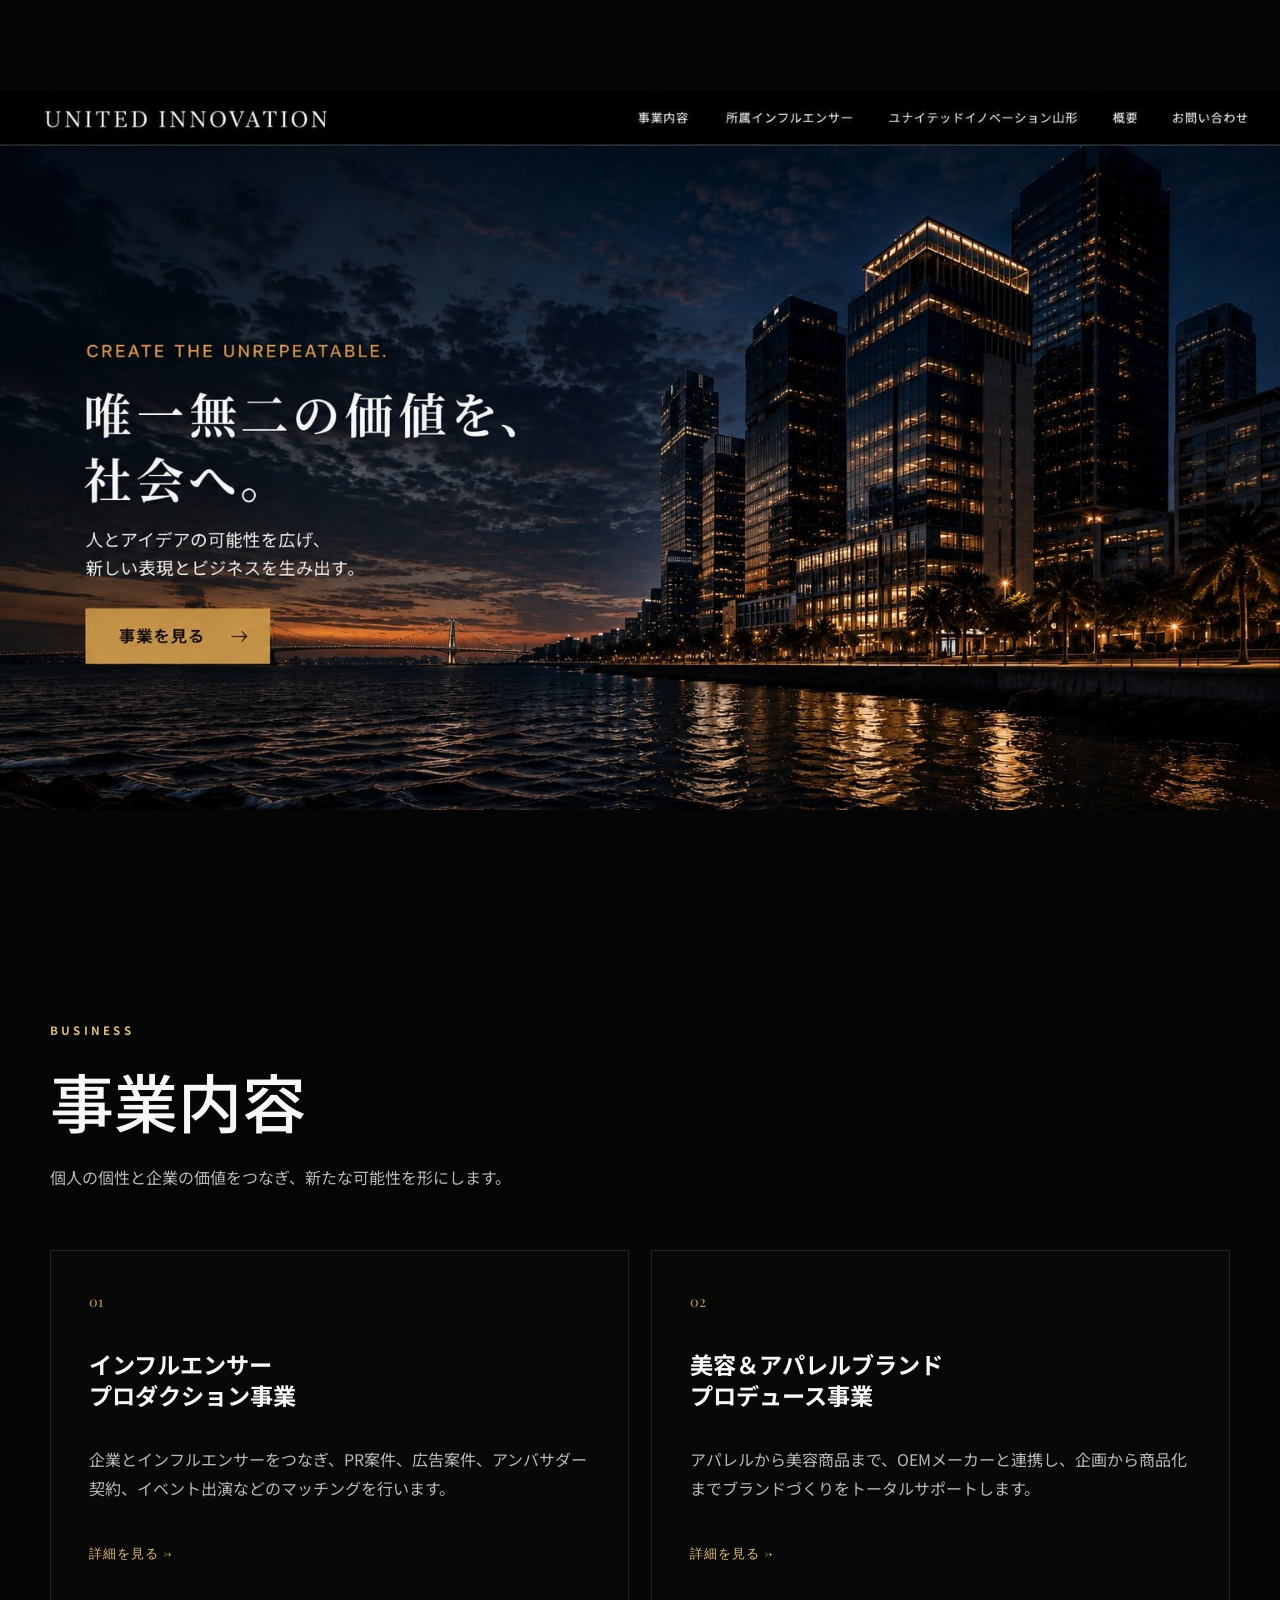
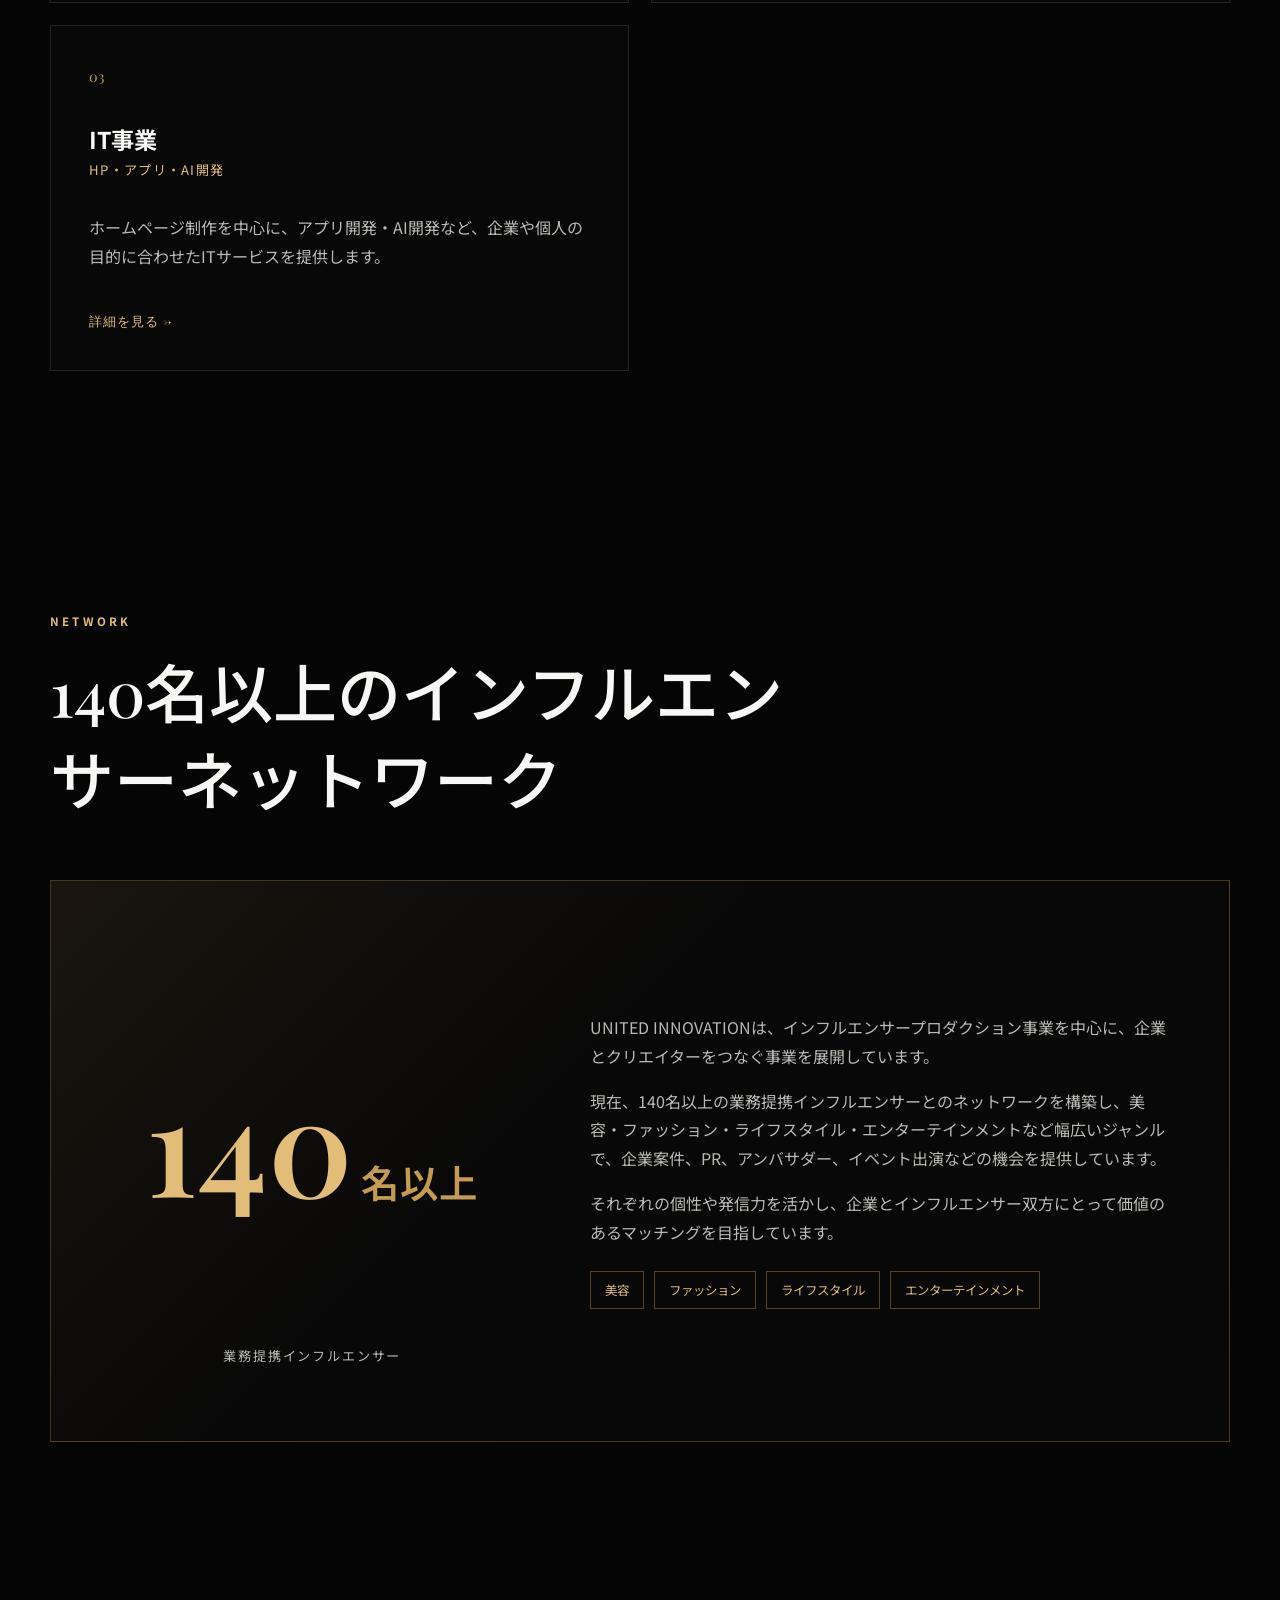
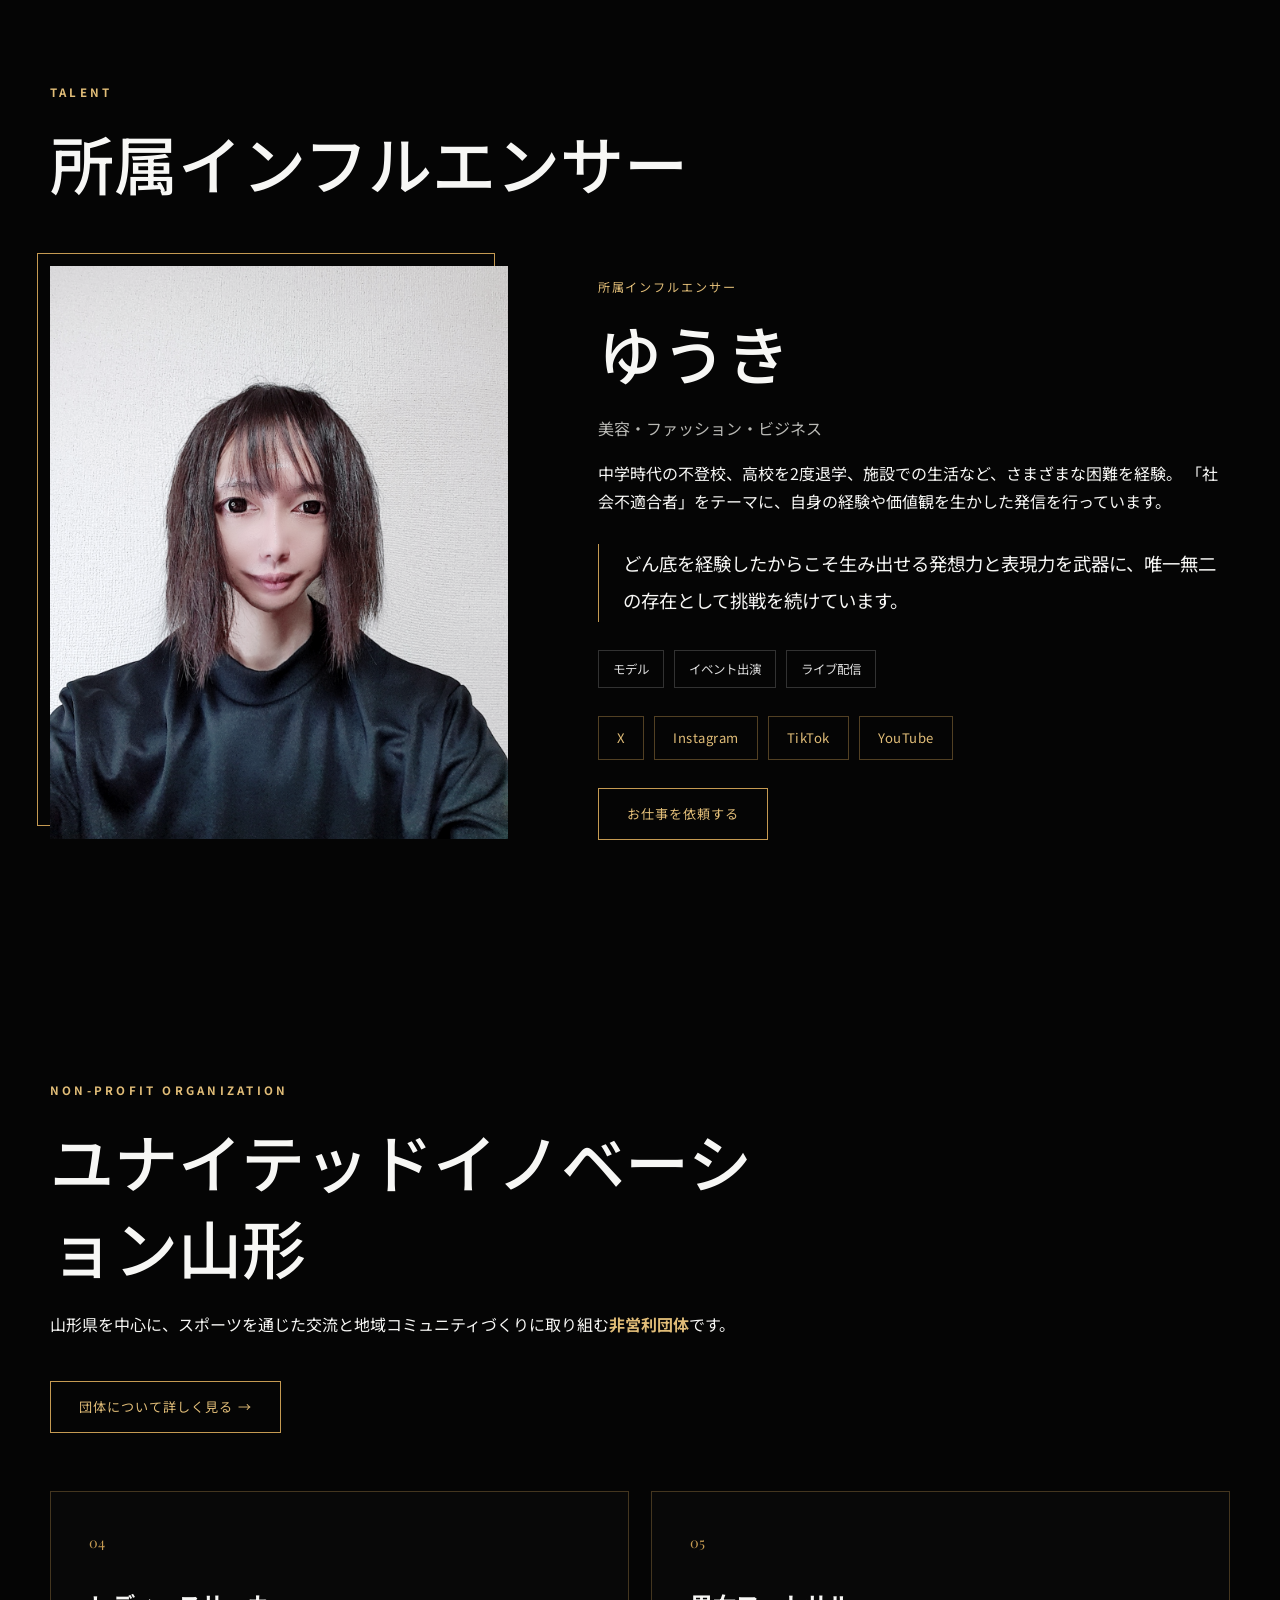
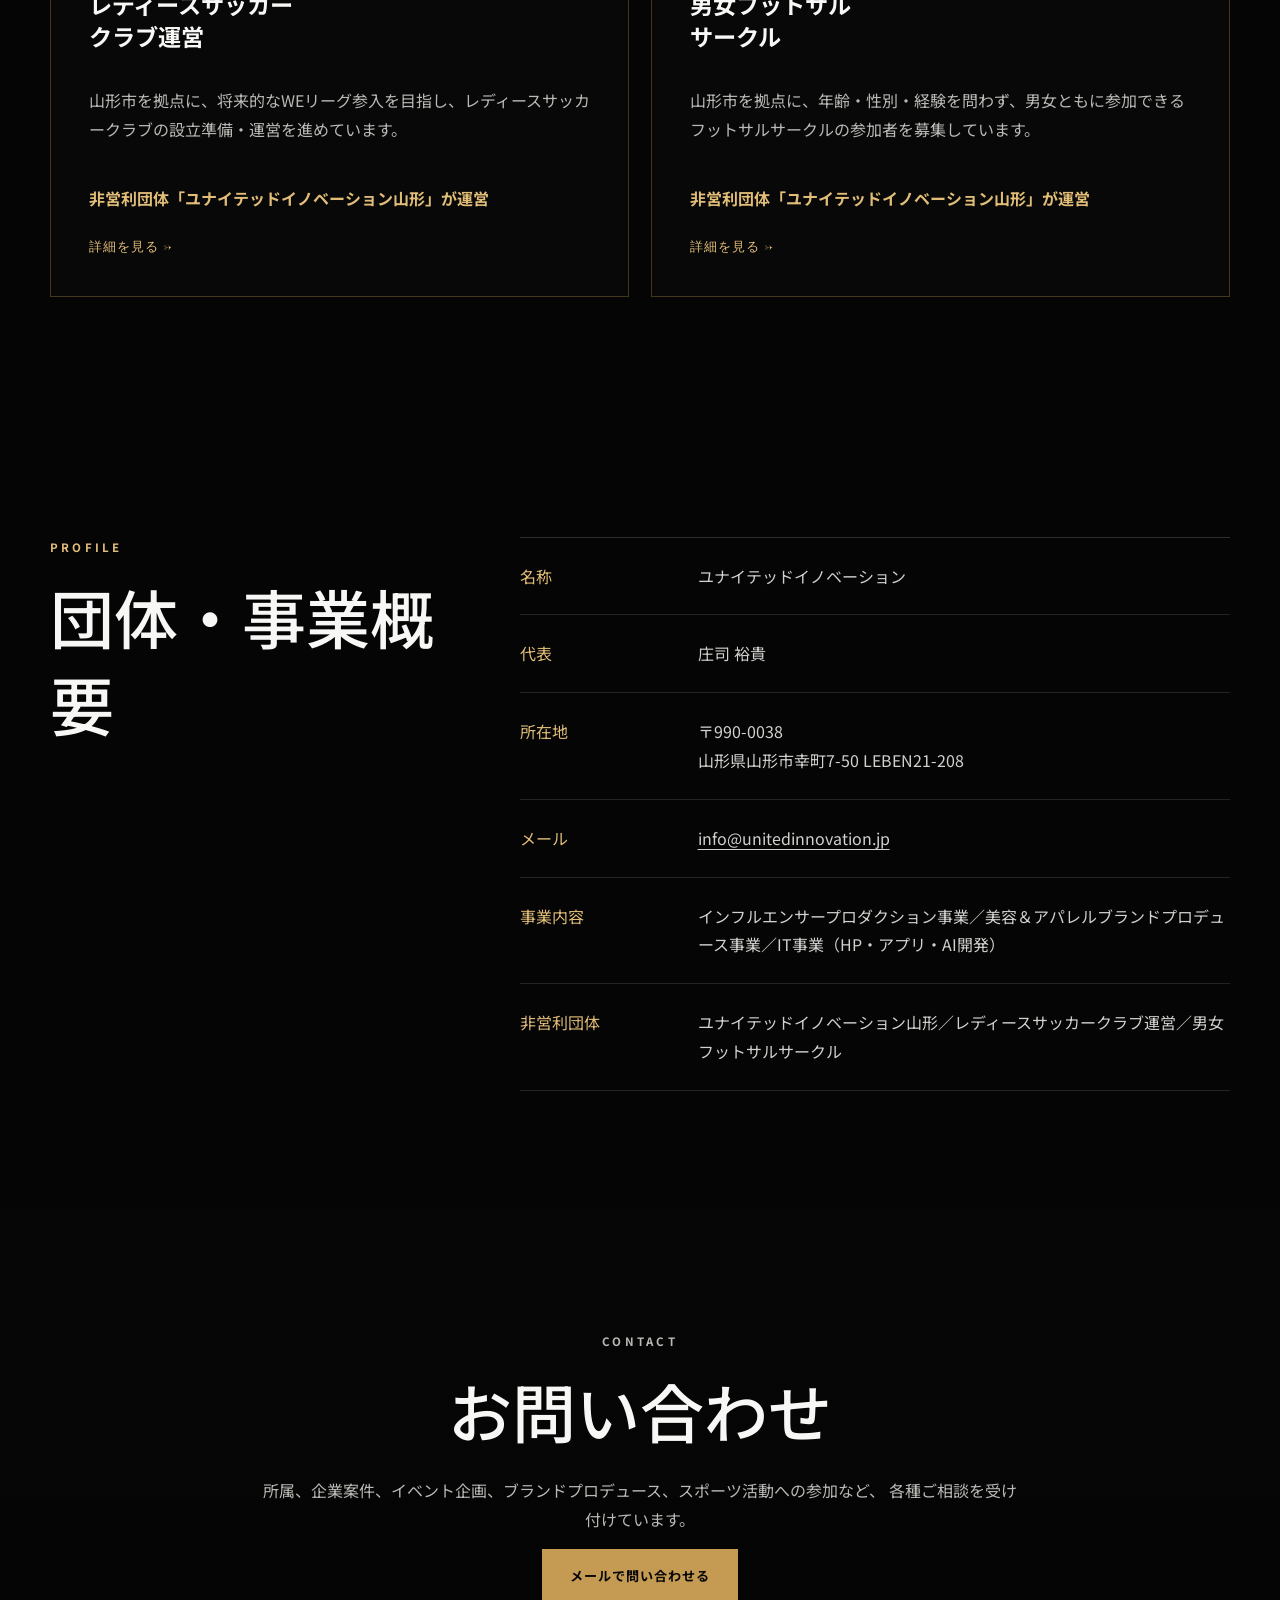
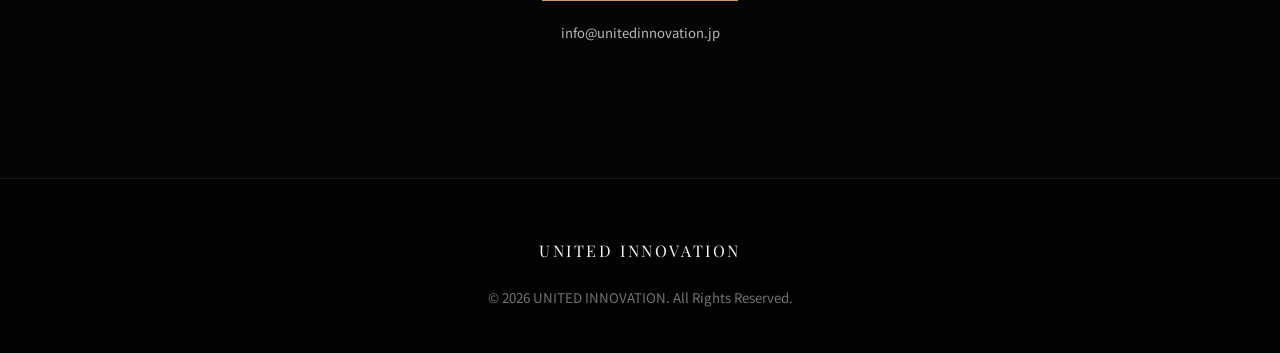
==== index.html @ c4c5c564 "事業表示順を美容＆アパレル→IT事業に入れ替え" ====
<!DOCTYPE html>
<html lang="ja">
<head>
  <meta charset="UTF-8" />
  <meta name="viewport" content="width=device-width, initial-scale=1.0" />
  <meta name="description" content="ユナイテッドイノベーション｜インフルエンサー、イベント、美容・アパレルのプロデュースと、山形でのスポーツ活動を展開しています。" />
  <title>UNITED INNOVATION｜ユナイテッドイノベーション</title>
  <link rel="preconnect" href="https://fonts.googleapis.com">
  <link rel="preconnect" href="https://fonts.gstatic.com" crossorigin>
  <link href="https://fonts.googleapis.com/css2?family=Noto+Sans+JP:wght@400;500;600;700&family=Playfair+Display:wght@500;600&display=swap" rel="stylesheet">
  <link rel="stylesheet" href="style.css" />
</head>
<body>
  <header class="header">
    <a class="logo" href="#home">UNITED INNOVATION</a>
    <button class="menu-button" aria-label="メニューを開く" aria-expanded="false">
      <span></span><span></span><span></span>
    </button>
    <nav class="nav">
      <a href="#business">事業内容</a>
      <a href="#talents">所属インフルエンサー</a>
      <a href="#yamagata">ユナイテッドイノベーション山形</a>
      <a href="#company">概要</a>
      <a href="#contact">お問い合わせ</a>
    </nav>
  </header>

  <main>
    <section id="home" class="hero">
      <div class="hero-media">
        <picture>
          <!-- PC(横長画面)ではヘッダー・コピー内蔵の横長画像を使用 -->
          <source media="(min-width: 901px)" srcset="assets/hero-city-wide.jpeg" />
          <!-- スマートフォン・タブレットでは従来の縦長画像を使用 -->
          <img
            class="hero-image"
            src="assets/hero-city.jpeg"
            alt="UNITED INNOVATION｜唯一無二の価値を、社会へ。人とアイデアの可能性を広げ、新しい表現とビジネスを生み出す。"
          />
        </picture>
        <!-- 画像内の「事業を見る」ボタン位置に重ねる透明リンク。デザインは変えず事業内容へスクロール -->
        <a class="hero-cta" href="#business" aria-label="事業内容セクションへ移動する"></a>
      </div>
    </section>

    <section id="business" class="section patterned">
      <div class="container">
        <div class="section-heading reveal">
          <p class="eyebrow">BUSINESS</p>
          <h2>事業内容</h2>
          <p>個人の個性と企業の価値をつなぎ、新たな可能性を形にします。</p>
        </div>

        <div class="grid business-grid">
          <a class="card reveal" href="influencer-production.html">
            <span>01</span>
            <h3>インフルエンサー<br>プロダクション事業</h3>
            <p>企業とインフルエンサーをつなぎ、PR案件、広告案件、アンバサダー契約、イベント出演などのマッチングを行います。</p>
            <span class="more">詳細を見る →</span>
          </a>
          <a class="card reveal" href="beauty-apparel.html">
            <span>02</span>
            <h3>美容＆アパレルブランド<br>プロデュース事業</h3>
            <p>アパレルから美容商品まで、OEMメーカーと連携し、企画から商品化までブランドづくりをトータルサポートします。</p>
            <span class="more">詳細を見る →</span>
          </a>
          <a class="card reveal" href="it.html">
            <span>03</span>
            <h3>IT事業<br><small class="card-sub">HP・アプリ・AI開発</small></h3>
            <p>ホームページ制作を中心に、アプリ開発・AI開発など、企業や個人の目的に合わせたITサービスを提供します。</p>
            <span class="more">詳細を見る →</span>
          </a>
        </div>
      </div>
    </section>

    <section id="network" class="section black">
      <div class="container">
        <div class="section-heading reveal">
          <p class="eyebrow">NETWORK</p>
          <h2>140名以上のインフルエンサーネットワーク</h2>
        </div>

        <div class="network-panel reveal">
          <div class="network-figure">
            <p class="network-number">140<small>名以上</small></p>
            <p class="network-caption">業務提携インフルエンサー</p>
          </div>
          <div class="network-content">
            <p>UNITED INNOVATIONは、インフルエンサープロダクション事業を中心に、企業とクリエイターをつなぐ事業を展開しています。</p>
            <p>現在、140名以上の業務提携インフルエンサーとのネットワークを構築し、美容・ファッション・ライフスタイル・エンターテインメントなど幅広いジャンルで、企業案件、PR、アンバサダー、イベント出演などの機会を提供しています。</p>
            <p>それぞれの個性や発信力を活かし、企業とインフルエンサー双方にとって価値のあるマッチングを目指しています。</p>
            <div class="network-genres">
              <span>美容</span>
              <span>ファッション</span>
              <span>ライフスタイル</span>
              <span>エンターテインメント</span>
            </div>
          </div>
        </div>
      </div>
    </section>

    <section id="talents" class="section black">
      <div class="container">
        <div class="section-heading reveal">
          <p class="eyebrow">TALENT</p>
          <h2>所属インフルエンサー</h2>
        </div>

        <article class="talent-profile reveal">
          <div class="talent-image-wrap">
            <img src="assets/yuki.jpeg" alt="所属インフルエンサー ゆうき" class="talent-image">
          </div>
          <div class="talent-content">
            <p class="talent-label">所属インフルエンサー</p>
            <h3>ゆうき</h3>
            <p class="talent-field">美容・ファッション・ビジネス</p>
            <p>
              中学時代の不登校、高校を2度退学、施設での生活など、さまざまな困難を経験。
              「社会不適合者」をテーマに、自身の経験や価値観を生かした発信を行っています。
            </p>
            <blockquote>
              どん底を経験したからこそ生み出せる発想力と表現力を武器に、唯一無二の存在として挑戦を続けています。
            </blockquote>
            <div class="tags">
              <span>モデル</span>
              <span>イベント出演</span>
              <span>ライブ配信</span>
            </div>
            <div class="sns-links">
              <a href="https://x.com/shojiyuhki?s=11" target="_blank" rel="noopener noreferrer">X</a>
              <a href="https://www.instagram.com/shojiyuhki?igsh=MWFrYTM2YjFoNWZ5Yg%3D%3D&utm_source=qr" target="_blank" rel="noopener noreferrer">Instagram</a>
              <a href="https://www.tiktok.com/@shojiyuhki?_r=1&_t=ZS-98gNIlYPi7x" target="_blank" rel="noopener noreferrer">TikTok</a>
              <a href="https://youtube.com/@shojiyuhki?si=Nh2J-q_1Fp8hiHmz" target="_blank" rel="noopener noreferrer">YouTube</a>
            </div>
            <a class="button button-outline" href="mailto:info@unitedinnovation.jp?subject=ゆうきへのお仕事のご依頼">お仕事を依頼する</a>
          </div>
        </article>
      </div>
    </section>

    <section id="yamagata" class="section patterned">
      <div class="container">
        <div class="section-heading reveal">
          <p class="eyebrow">NON-PROFIT ORGANIZATION</p>
          <h2>ユナイテッドイノベーション山形</h2>
          <p>山形県を中心に、スポーツを通じた交流と地域コミュニティづくりに取り組む<strong class="inline-accent">非営利団体</strong>です。</p>
          <a class="button button-outline yamagata-hub-link" href="yamagata.html">団体について詳しく見る →</a>
        </div>

        <div class="grid two-column">
          <a class="card reveal accent-card" href="ladies-soccer.html">
            <span>04</span>
            <h3>レディースサッカー<br>クラブ運営</h3>
            <p>山形市を拠点に、将来的なWEリーグ参入を目指し、レディースサッカークラブの設立準備・運営を進めています。</p>
            <strong>非営利団体「ユナイテッドイノベーション山形」が運営</strong>
            <span class="more">詳細を見る →</span>
          </a>
          <a class="card reveal accent-card" href="futsal.html">
            <span>05</span>
            <h3>男女フットサル<br>サークル</h3>
            <p>山形市を拠点に、年齢・性別・経験を問わず、男女ともに参加できるフットサルサークルの参加者を募集しています。</p>
            <strong>非営利団体「ユナイテッドイノベーション山形」が運営</strong>
            <span class="more">詳細を見る →</span>
          </a>
        </div>
      </div>
    </section>

    <section id="company" class="section black">
      <div class="container company-layout">
        <div class="section-heading reveal">
          <p class="eyebrow">PROFILE</p>
          <h2>団体・事業概要</h2>
        </div>
        <dl class="company-table reveal">
          <div><dt>名称</dt><dd>ユナイテッドイノベーション</dd></div>
          <div><dt>代表</dt><dd>庄司 裕貴</dd></div>
          <div><dt>所在地</dt><dd>〒990-0038<br>山形県山形市幸町7-50 LEBEN21-208</dd></div>
          <div><dt>メール</dt><dd><a href="mailto:info@unitedinnovation.jp">info@unitedinnovation.jp</a></dd></div>
          <div><dt>事業内容</dt><dd>インフルエンサープロダクション事業／美容＆アパレルブランドプロデュース事業／IT事業（HP・アプリ・AI開発）</dd></div>
          <div><dt>非営利団体</dt><dd>ユナイテッドイノベーション山形／レディースサッカークラブ運営／男女フットサルサークル</dd></div>
        </dl>
      </div>
    </section>

    <section id="contact" class="section contact patterned">
      <div class="container contact-inner reveal">
        <p class="eyebrow">CONTACT</p>
        <h2>お問い合わせ</h2>
        <p>
          所属、企業案件、イベント企画、ブランドプロデュース、スポーツ活動への参加など、
          各種ご相談を受け付けています。
        </p>
        <a class="button button-primary" href="mailto:info@unitedinnovation.jp?subject=ホームページからのお問い合わせ">メールで問い合わせる</a>
        <p class="contact-email">info@unitedinnovation.jp</p>
      </div>
    </section>
  </main>

  <footer class="footer">
    <p>UNITED INNOVATION</p>
    <small>© <span id="year"></span> UNITED INNOVATION. All Rights Reserved.</small>
  </footer>

  <script src="script.js"></script>
</body>
</html>
---- style.css ----
:root {
  --black: #050505;
  --black-soft: #111;
  --white: #f7f7f5;
  --gray: #b9b9b5;
  --gold: #c59a52;
  --gold-light: #e1bd78;
  --line: rgba(197,154,82,.32);
  --max: 1180px;
}

* { box-sizing: border-box; }
html { scroll-behavior: smooth; }
body {
  margin: 0;
  color: var(--white);
  background: var(--black);
  font-family: "Noto Sans JP", sans-serif;
  line-height: 1.8;
}
a { color: inherit; text-decoration: none; }
img { display: block; max-width: 100%; }

.header {
  position: fixed;
  z-index: 1000;
  top: 0;
  left: 0;
  width: 100%;
  height: 78px;
  padding: 0 5vw;
  display: flex;
  align-items: center;
  justify-content: space-between;
  border-bottom: 1px solid rgba(255,255,255,.08);
  background: rgba(0,0,0,.58);
  backdrop-filter: blur(14px);
}
.logo {
  font-family: "Playfair Display", serif;
  letter-spacing: .12em;
  font-size: 1rem;
}
.nav { display: flex; gap: 2rem; font-size: .82rem; }
.nav a { transition: color .25s; }
.nav a:hover { color: var(--gold-light); }

.menu-button {
  display: none;
  padding: 8px;
  border: 0;
  background: transparent;
}
.menu-button span {
  display: block;
  width: 25px;
  height: 1px;
  margin: 6px 0;
  background: #fff;
}

/* ヒーローはヘッダー・コピー・見出しがすべて埋め込まれた画像そのものを、
   どの画面でも全体が欠けずに表示する。
   モバイル・タブレットの縦長画面では画面幅いっぱいに表示し、
   画像上部のヘッダーデザインが実ヘッダーと重なって単一ヘッダーに見えるようにする */
.hero {
  display: flex;
  justify-content: center;
  align-items: flex-start;
  background: var(--black);
}
/* 画像を基準に透明リンクを重ねるためのラッパー。画像の高さぴったりに収まる */
.hero-media {
  position: relative;
  width: 100%;
}
/* picture はデフォルトで content 幅になるため、画面幅いっぱいに広げる */
.hero picture {
  display: block;
  width: 100%;
}
.hero-image {
  display: block;
  width: 100%;
  height: auto;
  margin: 0 auto;
}
/* 画像内の「事業を見る」ボタン位置に重ねる透明クリック領域(スマホ・タブレット=縦長画像基準) */
.hero-cta {
  position: absolute;
  left: 3.5%;
  top: 60.5%;
  width: 26%;
  height: 7.5%;
  z-index: 2;
  cursor: pointer;
}

/* PC(横長画面)ではヘッダー・コピーが埋め込まれた横長画像を画面幅いっぱいに表示する。
   引き伸ばし・見切れ・左右の余白が出ないよう width:100% / height:auto で自然に表示 */
@media (min-width: 901px) {
  .hero {
    min-height: 100vh;
    align-items: center;
    padding-top: 0;
  }
  .hero-image {
    width: 100%;
    max-width: 100%;
    height: auto;
  }
  /* PCは横長画像基準でボタン位置を上書き */
  .hero-cta {
    left: 6.5%;
    top: 71%;
    width: 15%;
    height: 9%;
  }
  /* 画像内にヘッダー(ロゴ・メニュー)が含まれるため、最上部では実ヘッダーを隠して
     二重表示を防ぐ。スクロールするとナビゲーション用の実ヘッダーが現れる */
  .header {
    transition: transform .35s ease, background .35s ease;
  }
  .header:not(.scrolled) {
    transform: translateY(-100%);
    pointer-events: none;
  }
}
.eyebrow {
  margin: 0 0 18px;
  color: var(--gold-light);
  font-size: .72rem;
  font-weight: 700;
  letter-spacing: .28em;
}
h1, h2, h3 { margin-top: 0; line-height: 1.35; }
h1 {
  margin-bottom: 26px;
  font-family: "Playfair Display", "Noto Sans JP", serif;
  font-size: clamp(2.8rem, 7vw, 6.7rem);
  font-weight: 500;
  letter-spacing: .02em;
}

.section { padding: 120px 0; }
/* 「事業を見る」からのアンカー移動時、見出しが固定ヘッダー(78px)に隠れないよう余白を確保 */
#business { scroll-margin-top: 90px; }
.black { background: var(--black); }
.patterned {
  background:
    linear-gradient(rgba(5,5,5,.88), rgba(5,5,5,.92)),
    center / cover fixed url("assets/background.jpeg");
}
.container {
  width: min(var(--max), calc(100% - 48px));
  margin: 0 auto;
}
.section-heading { max-width: 760px; margin-bottom: 58px; }
.section-heading h2, .contact h2 {
  margin-bottom: 18px;
  font-family: "Playfair Display", "Noto Sans JP", serif;
  font-size: clamp(2rem, 5vw, 4rem);
  font-weight: 500;
}
.section-heading > p:last-child { color: var(--gray); }

.grid { display: grid; gap: 22px; }
.business-grid { grid-template-columns: repeat(2, 1fr); }
.two-column { grid-template-columns: repeat(2, 1fr); }
.card {
  min-height: 290px;
  padding: 38px;
  border: 1px solid rgba(255,255,255,.11);
  background: rgba(10,10,10,.74);
  transition: transform .3s, border-color .3s;
}
.card:hover { transform: translateY(-6px); border-color: var(--line); }
.card > span {
  color: var(--gold);
  font-family: "Playfair Display", serif;
  font-size: .9rem;
}
.card h3 { margin: 34px 0 18px; font-size: 1.45rem; }
.card p { color: var(--gray); }
.accent-card { border-color: var(--line); }
.small-gold { color: var(--gold-light) !important; font-size: .78rem; letter-spacing: .12em; }
.accent-card strong { display: block; margin-top: 24px; color: var(--gold-light); }

.talent-profile {
  display: grid;
  grid-template-columns: .84fr 1.16fr;
  gap: clamp(36px, 7vw, 90px);
  align-items: center;
}
.talent-image-wrap { position: relative; }
.talent-image-wrap::before {
  content: "";
  position: absolute;
  inset: -13px 13px 13px -13px;
  border: 1px solid var(--gold);
  z-index: 0;
}
.talent-image {
  position: relative;
  z-index: 1;
  aspect-ratio: 4 / 5;
  width: 100%;
  object-fit: cover;
  filter: saturate(.72) contrast(1.03);
}
.talent-label { color: var(--gold-light); font-size: .76rem; letter-spacing: .16em; }
.talent-content h3 {
  margin-bottom: 2px;
  font-family: "Playfair Display", "Noto Sans JP", serif;
  font-size: clamp(2.7rem, 5vw, 5rem);
  font-weight: 500;
}
.talent-field { color: var(--gray); }
blockquote {
  margin: 28px 0;
  padding: 2px 0 2px 24px;
  border-left: 1px solid var(--gold);
  font-family: "Playfair Display", "Noto Sans JP", serif;
  font-size: 1.15rem;
  line-height: 2;
}
.tags { display: flex; flex-wrap: wrap; gap: 10px; margin: 28px 0; }
.tags span {
  padding: 7px 14px;
  border: 1px solid rgba(255,255,255,.18);
  color: #ddd;
  font-size: .78rem;
}
.sns-links { display: flex; flex-wrap: wrap; gap: 10px; margin-bottom: 28px; }
.sns-links a {
  display: inline-flex;
  align-items: center;
  min-height: 44px;
  padding: 8px 18px;
  border: 1px solid rgba(197,154,82,.4);
  color: var(--gold-light);
  font-size: .82rem;
  letter-spacing: .04em;
  transition: background .25s ease, color .25s ease;
}
.sns-links a:hover { background: var(--gold); color: #080808; }

/* 業務提携インフルエンサーネットワーク */
.network-panel {
  display: grid;
  grid-template-columns: .82fr 1.18fr;
  gap: clamp(36px, 6vw, 76px);
  align-items: center;
  padding: clamp(38px, 5vw, 60px);
  border: 1px solid var(--line);
  background:
    linear-gradient(135deg, rgba(197,154,82,.1), rgba(10,10,10,.2) 42%),
    rgba(8,8,8,.82);
}
.network-figure { text-align: center; }
.network-number {
  font-family: "Playfair Display", "Noto Sans JP", serif;
  font-weight: 600;
  line-height: 1;
  font-size: clamp(4.4rem, 13vw, 8.4rem);
  color: var(--gold-light);
  letter-spacing: .01em;
}
.network-number small {
  display: inline-block;
  margin-left: 6px;
  font-size: clamp(1.4rem, 4vw, 2.4rem);
  color: var(--gold);
}
.network-figure .network-caption {
  margin-top: 10px;
  color: var(--gray);
  font-size: .82rem;
  letter-spacing: .14em;
}
.network-content h3 {
  margin-bottom: 22px;
  font-family: "Playfair Display", "Noto Sans JP", serif;
  font-size: clamp(1.5rem, 3.4vw, 2.15rem);
  font-weight: 500;
  line-height: 1.5;
}
.network-content p { color: var(--gray); margin: 0 0 16px; }
.network-content p:last-child { margin-bottom: 0; }
.network-genres { display: flex; flex-wrap: wrap; gap: 10px; margin-top: 24px; }
.network-genres span {
  padding: 7px 14px;
  border: 1px solid rgba(197,154,82,.4);
  color: var(--gold-light);
  font-size: .78rem;
}

.company-layout {
  display: grid;
  grid-template-columns: .72fr 1.28fr;
  gap: 70px;
}
.company-table { margin: 0; border-top: 1px solid rgba(255,255,255,.16); }
.company-table div {
  display: grid;
  grid-template-columns: 150px 1fr;
  gap: 28px;
  padding: 24px 0;
  border-bottom: 1px solid rgba(255,255,255,.12);
}
.company-table dt { color: var(--gold-light); }
.company-table dd { margin: 0; color: #d1d1ce; }
.company-table a { text-decoration: underline; text-underline-offset: 4px; }

.contact { text-align: center; }
.contact-inner { max-width: 760px; }
.contact h2 { margin-bottom: 20px; }
.contact p { color: var(--gray); }
.contact-email { margin-top: 20px; font-size: .82rem; }

.button {
  display: inline-flex;
  justify-content: center;
  align-items: center;
  min-height: 52px;
  padding: 0 28px;
  font-size: .82rem;
  letter-spacing: .08em;
  transition: all .25s;
}
.button-primary { background: var(--gold); color: #080808; font-weight: 700; }
.button-primary:hover { background: var(--gold-light); transform: translateY(-2px); }
.button-outline { border: 1px solid var(--gold); color: var(--gold-light); }
.button-outline:hover { background: var(--gold); color: #080808; }

.footer {
  padding: 42px 24px;
  text-align: center;
  border-top: 1px solid rgba(255,255,255,.08);
  background: #020202;
}
.footer p { font-family: "Playfair Display", serif; letter-spacing: .16em; }
.footer small { color: #717171; }

.reveal {
  opacity: 0;
  transform: translateY(26px);
  transition: opacity .8s ease, transform .8s ease;
}
.reveal.visible {
  opacity: 1;
  transform: translateY(0);
}

@media (max-width: 840px) {
  .header { height: 68px; }
  .menu-button { display: block; }
  .nav {
    position: fixed;
    inset: 68px 0 auto 0;
    display: none;
    flex-direction: column;
    padding: 26px 24px 34px;
    background: rgba(0,0,0,.97);
    border-bottom: 1px solid rgba(255,255,255,.12);
  }
  .nav.open { display: flex; }
  .business-grid, .two-column, .talent-profile, .company-layout, .network-panel { grid-template-columns: 1fr; }
  .network-panel { text-align: center; }
  .network-content { text-align: left; }
  .network-genres { justify-content: flex-start; }
  .talent-profile { gap: 46px; }
  .talent-image-wrap { max-width: 520px; }
  .company-layout { gap: 20px; }
  .section { padding: 88px 0; }
  /* iOS Safari では background-attachment:fixed が背景を拡大・ズレさせるため、モバイルではスクロール追従に切り替える */
  .patterned { background-attachment: scroll; }
}
@media (max-width: 560px) {
  .container { width: min(100% - 30px, var(--max)); }
  .hero-content { padding-left: 20px; padding-right: 20px; }
  .card { min-height: auto; padding: 28px 24px; }
  .company-table div { grid-template-columns: 1fr; gap: 7px; }
  .company-table dd { word-break: break-word; }
  blockquote { font-size: 1rem; }
}

/* ============================================================
   事業カードのリンク化・共通アクセント（メインページ）
   ============================================================ */
a.card { display: flex; flex-direction: column; }
.card .more {
  margin-top: auto;
  padding-top: 22px;
  color: var(--gold-light);
  font-size: .8rem;
  letter-spacing: .08em;
}
a.card:hover .more { color: var(--gold); }
.card-sub {
  display: block;
  margin-top: 6px;
  font-size: .82rem;
  letter-spacing: .1em;
  color: var(--gold-light);
  font-weight: 400;
}
.inline-accent { color: var(--gold-light); font-weight: 700; }
.yamagata-hub-link { margin-top: 26px; }

/* ============================================================
   詳細ページ（枝分かれページ）共通スタイル
   ============================================================ */
/* 詳細ページではヒーロー画像がないため、ヘッダーを常時表示にする */
@media (min-width: 901px) {
  body.subpage .header,
  body.subpage .header:not(.scrolled) {
    transform: none;
    pointer-events: auto;
  }
}
.page-hero {
  padding: clamp(118px, 17vw, 168px) 0 clamp(48px, 7vw, 78px);
  background:
    linear-gradient(rgba(5,5,5,.84), rgba(5,5,5,.92)),
    center / cover url("assets/background.jpeg");
  border-bottom: 1px solid var(--line);
}
.breadcrumb { margin-bottom: 24px; font-size: .74rem; letter-spacing: .08em; color: var(--gray); }
.breadcrumb a { color: var(--gold-light); }
.breadcrumb a:hover { text-decoration: underline; text-underline-offset: 3px; }
.page-hero h1 {
  margin-bottom: 18px;
  font-family: "Playfair Display", "Noto Sans JP", serif;
  font-size: clamp(1.9rem, 5.2vw, 3.6rem);
  font-weight: 500;
  line-height: 1.3;
}
.page-hero .page-lead { color: var(--gray); max-width: 720px; margin: 0; }

.prose { max-width: 860px; }
.prose > p { color: var(--gray); margin: 0 0 18px; }
.lead-text { font-size: 1.08rem; color: var(--white); }

.subsection { margin-top: 60px; }
.subsection:first-child { margin-top: 0; }
.sub-eyebrow {
  margin: 0 0 12px;
  color: var(--gold-light);
  font-size: .7rem;
  font-weight: 700;
  letter-spacing: .24em;
}
.subsection > h3 {
  margin: 0 0 16px;
  font-family: "Playfair Display", "Noto Sans JP", serif;
  font-size: clamp(1.35rem, 3.4vw, 2rem);
  font-weight: 500;
  line-height: 1.45;
}
.subsection > p { color: var(--gray); margin: 0 0 16px; }

/* 料金プランカード */
.plan-grid { display: grid; grid-template-columns: repeat(3, 1fr); gap: 20px; margin-top: 28px; }
.plan-grid.cols-2 { grid-template-columns: repeat(2, 1fr); }
.plan-card {
  display: flex;
  flex-direction: column;
  padding: 32px 28px;
  border: 1px solid rgba(255,255,255,.12);
  background: rgba(10,10,10,.72);
}
.plan-card.featured { border-color: var(--line); background: linear-gradient(135deg, rgba(197,154,82,.1), rgba(10,10,10,.3) 46%), rgba(8,8,8,.82); }
.plan-card .plan-name { color: var(--gold-light); font-size: .74rem; letter-spacing: .16em; margin: 0 0 8px; }
.plan-card h4 { margin: 0 0 10px; font-size: 1.2rem; }
.plan-card .price {
  margin: 0 0 20px;
  font-family: "Playfair Display", "Noto Sans JP", serif;
  color: var(--gold-light);
  font-size: 1.7rem;
  line-height: 1.3;
}
.plan-card .price small { font-size: .82rem; color: var(--gray); }
.plan-card ul { list-style: none; margin: 0; padding: 0; }
.plan-card li { color: var(--gray); font-size: .85rem; padding: 8px 0; border-bottom: 1px solid rgba(255,255,255,.08); }
.plan-card li:last-child { border-bottom: 0; }

/* フロー（手順）ステップ */
.flow-steps { display: grid; gap: 16px; margin-top: 28px; }
.flow-step {
  display: grid;
  grid-template-columns: auto 1fr;
  gap: 22px;
  padding: 24px 26px;
  border: 1px solid rgba(255,255,255,.1);
  background: rgba(10,10,10,.55);
  align-items: start;
}
.flow-step .num { font-family: "Playfair Display", serif; color: var(--gold); font-size: 1.15rem; letter-spacing: .06em; }
.flow-step h4 { margin: 0 0 6px; font-size: 1.05rem; }
.flow-step p { margin: 0; color: var(--gray); font-size: .9rem; }

/* チェックリスト・箇条書き */
.check-list { list-style: none; margin: 18px 0 0; padding: 0; display: grid; gap: 11px; }
.check-list li { position: relative; padding-left: 22px; color: var(--gray); }
.check-list li::before { content: "—"; position: absolute; left: 0; color: var(--gold); }

/* サービス項目ブロック */
.item-list { display: grid; gap: 18px; margin-top: 24px; }
.item-list .item { padding: 22px 24px; border: 1px solid rgba(255,255,255,.1); background: rgba(10,10,10,.5); }
.item-list .item h4 { margin: 0 0 8px; font-size: 1.05rem; color: var(--gold-light); }
.item-list .item p { margin: 0; color: var(--gray); font-size: .92rem; }

/* 所属インフルエンサー一覧の補足数字 */
.roster-note {
  margin-top: 40px;
  padding: 28px 30px;
  border: 1px solid var(--line);
  background: linear-gradient(135deg, rgba(197,154,82,.1), rgba(10,10,10,.2) 44%), rgba(8,8,8,.82);
  text-align: center;
}
.roster-note .big { font-family: "Playfair Display","Noto Sans JP",serif; color: var(--gold-light); font-size: clamp(2rem,7vw,3rem); line-height: 1.1; }
.roster-note .cap { color: var(--gray); font-size: .85rem; letter-spacing: .08em; margin-top: 6px; }

/* 補足・注意書き */
.note-box { margin-top: 30px; padding: 20px 24px; border: 1px solid rgba(255,255,255,.1); background: rgba(255,255,255,.02); color: var(--gray); font-size: .84rem; }
.note-box p { margin: 0 0 8px; }
.note-box p:last-child { margin-bottom: 0; }

/* 詳細ページ内 CTA 帯 */
.cta-band { text-align: center; }
.cta-band .container { max-width: 720px; }
.cta-band h2 { margin-bottom: 18px; }
.cta-band p { color: var(--gray); }
.cta-band .button { margin-top: 26px; }
.status-lines { margin-top: 24px; display: grid; gap: 8px; }
.status-lines span { color: var(--gold-light); font-size: .86rem; letter-spacing: .06em; }

@media (max-width: 840px) {
  .plan-grid, .plan-grid.cols-2 { grid-template-columns: 1fr; }
}
@media (max-width: 560px) {
  .flow-step { grid-template-columns: 1fr; gap: 8px; padding: 22px 20px; }
}
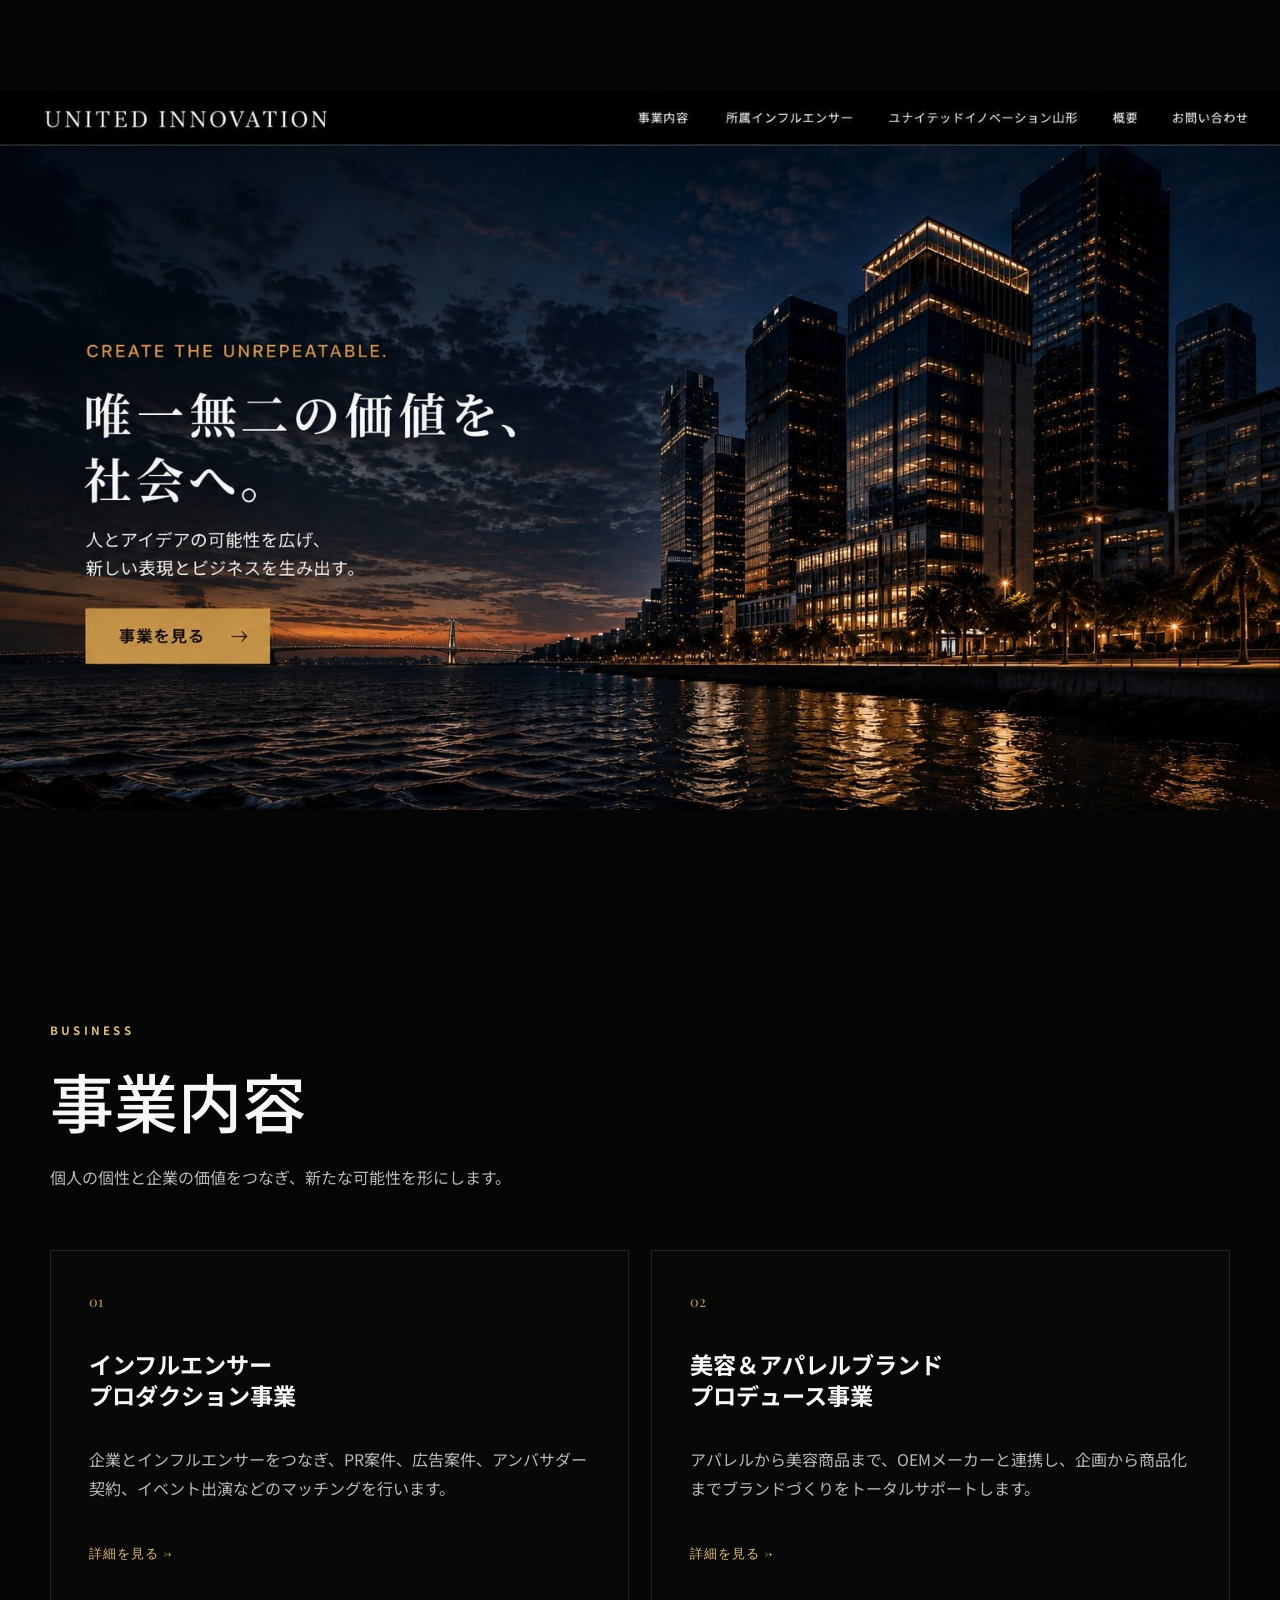
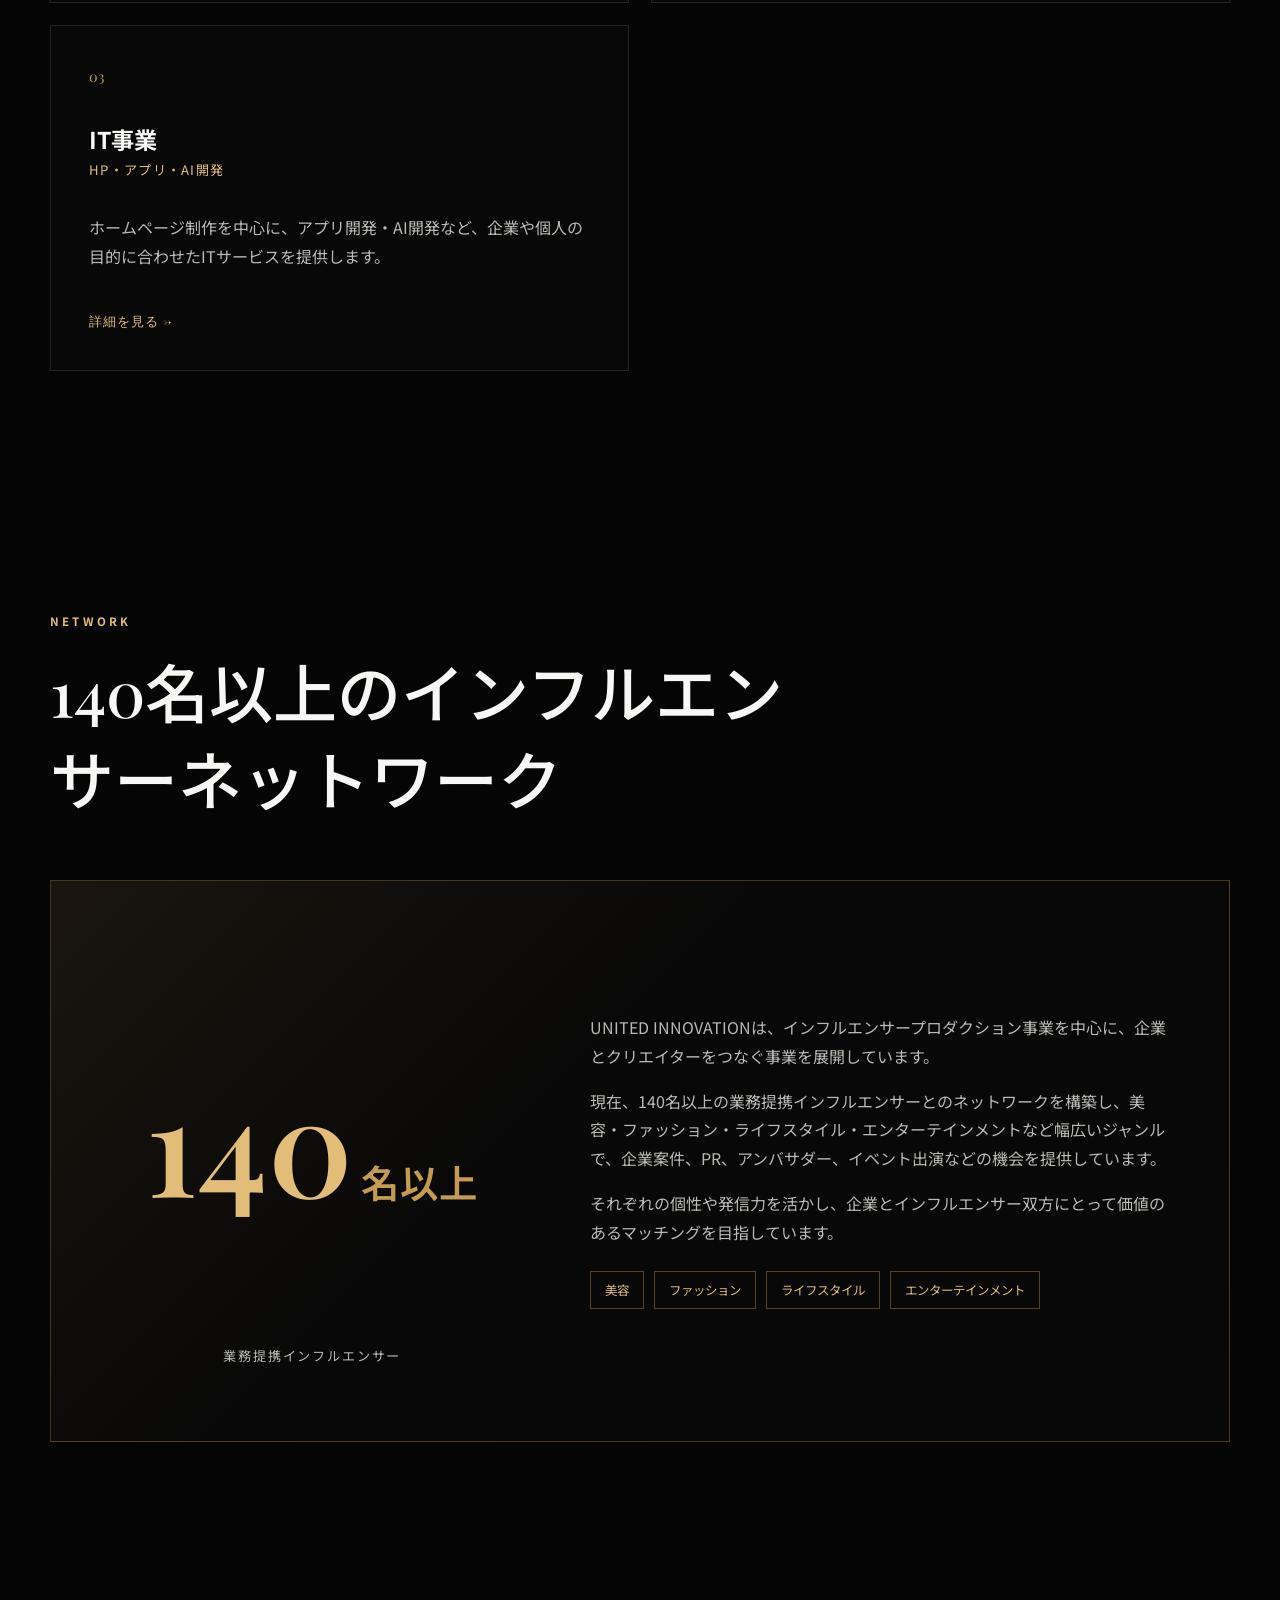
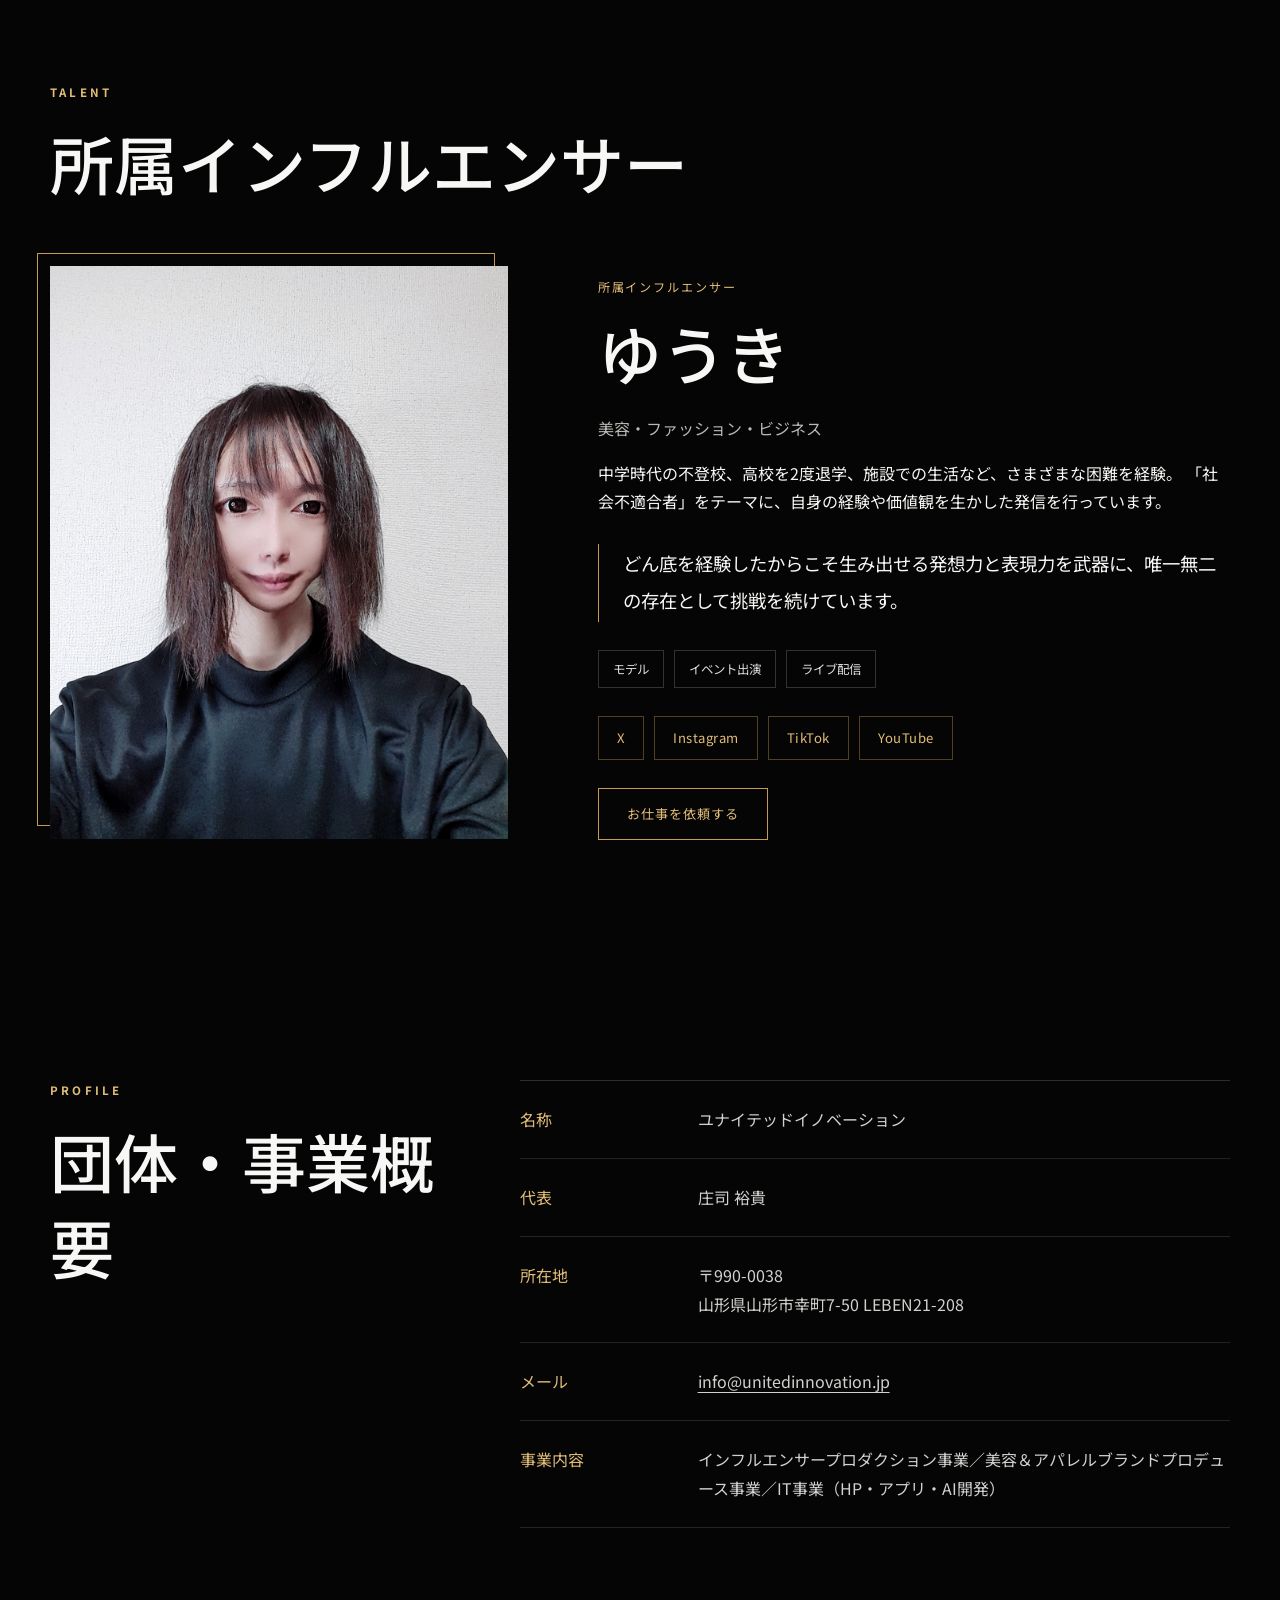
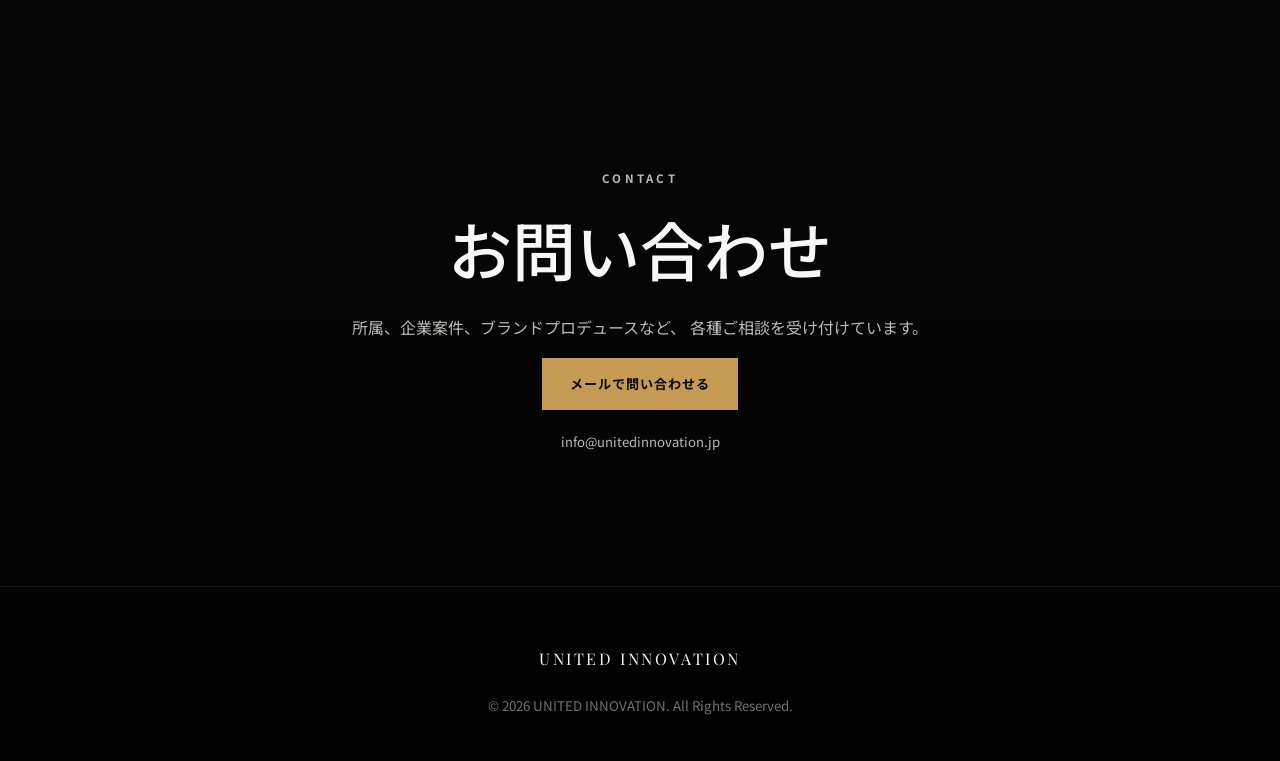
==== commit a3950752: "山形サッカー・フットサル関連ページと記載を削除" ====
--- a/index.html
+++ b/index.html
@@ -3,7 +3,7 @@
 <head>
   <meta charset="UTF-8" />
   <meta name="viewport" content="width=device-width, initial-scale=1.0" />
-  <meta name="description" content="ユナイテッドイノベーション｜インフルエンサー、イベント、美容・アパレルのプロデュースと、山形でのスポーツ活動を展開しています。" />
+  <meta name="description" content="ユナイテッドイノベーション｜インフルエンサー、IT、美容・アパレルのプロデュースを展開しています。" />
   <title>UNITED INNOVATION｜ユナイテッドイノベーション</title>
   <link rel="preconnect" href="https://fonts.googleapis.com">
   <link rel="preconnect" href="https://fonts.gstatic.com" crossorigin>
@@ -19,7 +19,6 @@
     <nav class="nav">
       <a href="#business">事業内容</a>
       <a href="#talents">所属インフルエンサー</a>
-      <a href="#yamagata">ユナイテッドイノベーション山形</a>
       <a href="#company">概要</a>
       <a href="#contact">お問い合わせ</a>
     </nav>
@@ -140,34 +139,6 @@
       </div>
     </section>
 
-    <section id="yamagata" class="section patterned">
-      <div class="container">
-        <div class="section-heading reveal">
-          <p class="eyebrow">NON-PROFIT ORGANIZATION</p>
-          <h2>ユナイテッドイノベーション山形</h2>
-          <p>山形県を中心に、スポーツを通じた交流と地域コミュニティづくりに取り組む<strong class="inline-accent">非営利団体</strong>です。</p>
-          <a class="button button-outline yamagata-hub-link" href="yamagata.html">団体について詳しく見る →</a>
-        </div>
-
-        <div class="grid two-column">
-          <a class="card reveal accent-card" href="ladies-soccer.html">
-            <span>04</span>
-            <h3>レディースサッカー<br>クラブ運営</h3>
-            <p>山形市を拠点に、将来的なWEリーグ参入を目指し、レディースサッカークラブの設立準備・運営を進めています。</p>
-            <strong>非営利団体「ユナイテッドイノベーション山形」が運営</strong>
-            <span class="more">詳細を見る →</span>
-          </a>
-          <a class="card reveal accent-card" href="futsal.html">
-            <span>05</span>
-            <h3>男女フットサル<br>サークル</h3>
-            <p>山形市を拠点に、年齢・性別・経験を問わず、男女ともに参加できるフットサルサークルの参加者を募集しています。</p>
-            <strong>非営利団体「ユナイテッドイノベーション山形」が運営</strong>
-            <span class="more">詳細を見る →</span>
-          </a>
-        </div>
-      </div>
-    </section>
-
     <section id="company" class="section black">
       <div class="container company-layout">
         <div class="section-heading reveal">
@@ -180,7 +151,6 @@
           <div><dt>所在地</dt><dd>〒990-0038<br>山形県山形市幸町7-50 LEBEN21-208</dd></div>
           <div><dt>メール</dt><dd><a href="mailto:info@unitedinnovation.jp">info@unitedinnovation.jp</a></dd></div>
           <div><dt>事業内容</dt><dd>インフルエンサープロダクション事業／美容＆アパレルブランドプロデュース事業／IT事業（HP・アプリ・AI開発）</dd></div>
-          <div><dt>非営利団体</dt><dd>ユナイテッドイノベーション山形／レディースサッカークラブ運営／男女フットサルサークル</dd></div>
         </dl>
       </div>
     </section>
@@ -190,7 +160,7 @@
         <p class="eyebrow">CONTACT</p>
         <h2>お問い合わせ</h2>
         <p>
-          所属、企業案件、イベント企画、ブランドプロデュース、スポーツ活動への参加など、
+          所属、企業案件、ブランドプロデュースなど、
           各種ご相談を受け付けています。
         </p>
         <a class="button button-primary" href="mailto:info@unitedinnovation.jp?subject=ホームページからのお問い合わせ">メールで問い合わせる</a>
--- a/style.css
+++ b/style.css
@@ -406,7 +406,6 @@
   font-weight: 400;
 }
 .inline-accent { color: var(--gold-light); font-weight: 700; }
-.yamagata-hub-link { margin-top: 26px; }
 
 /* ============================================================
    詳細ページ（枝分かれページ）共通スタイル
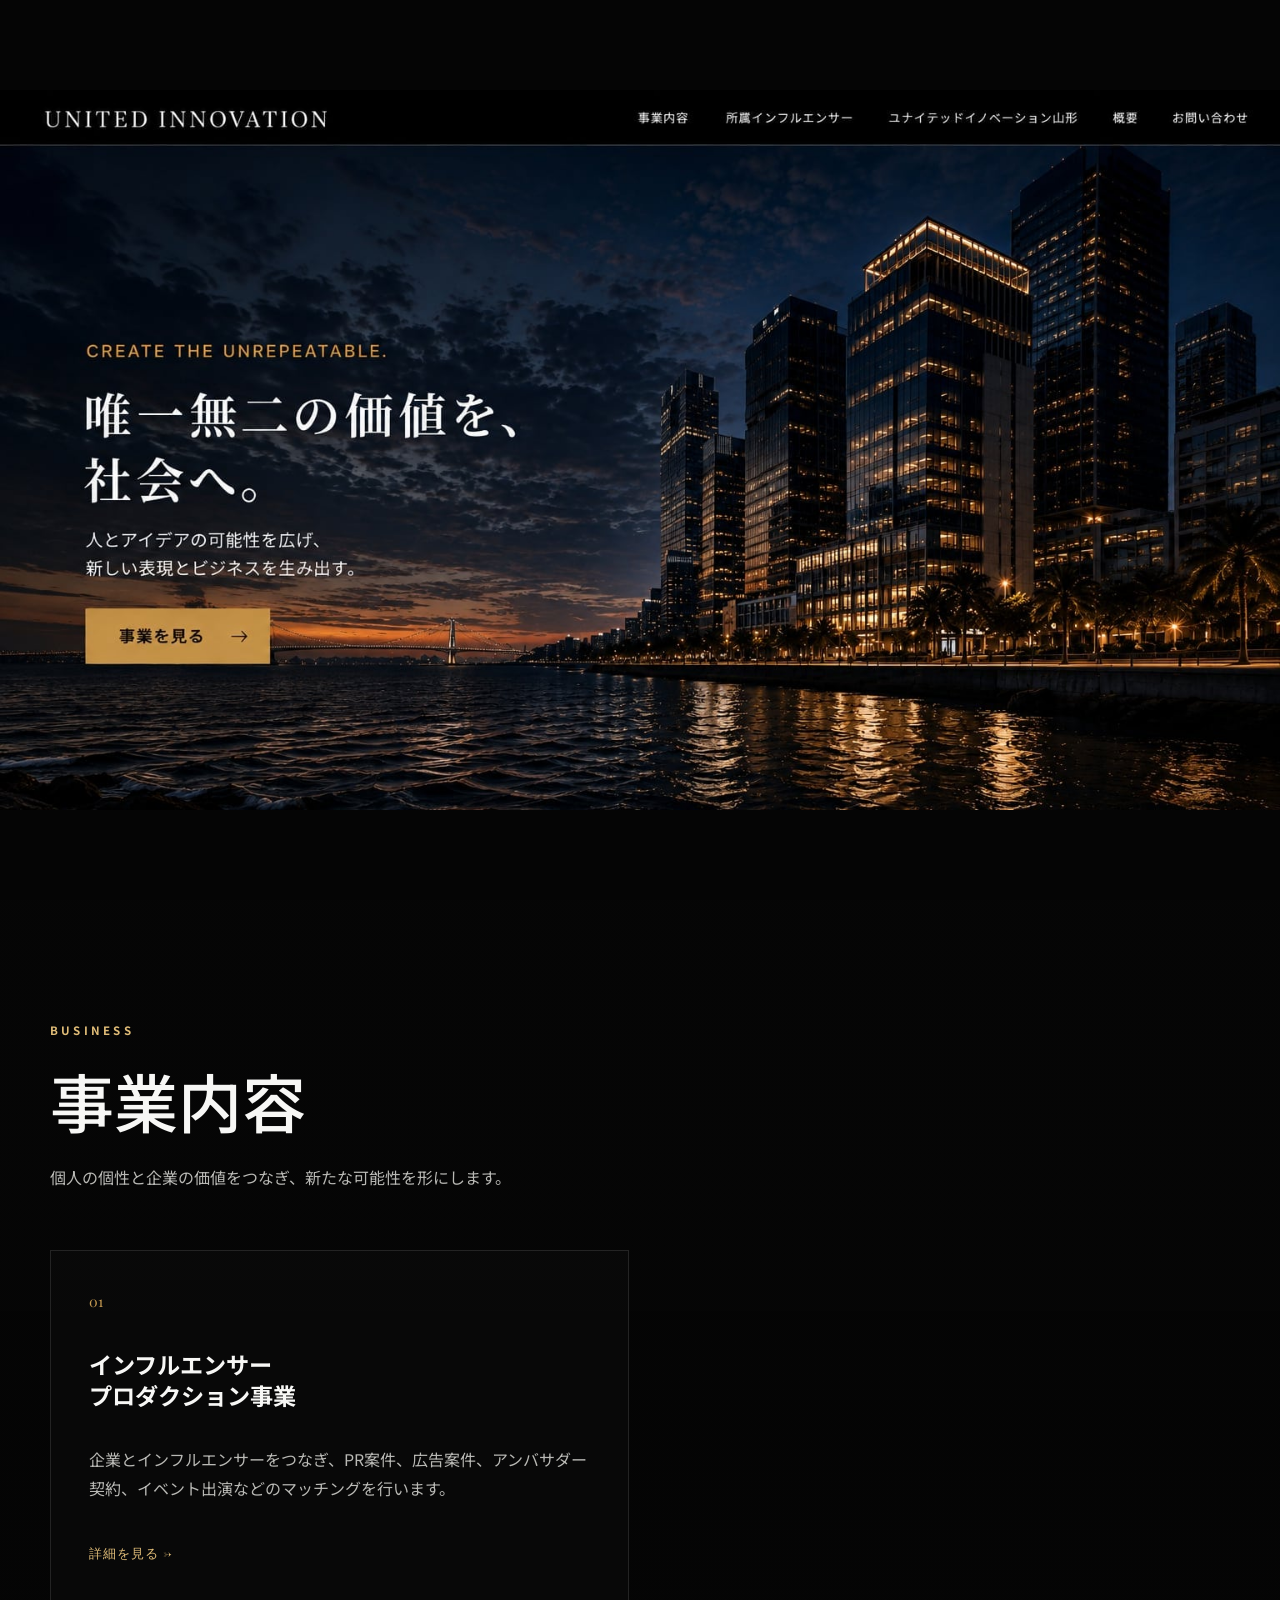
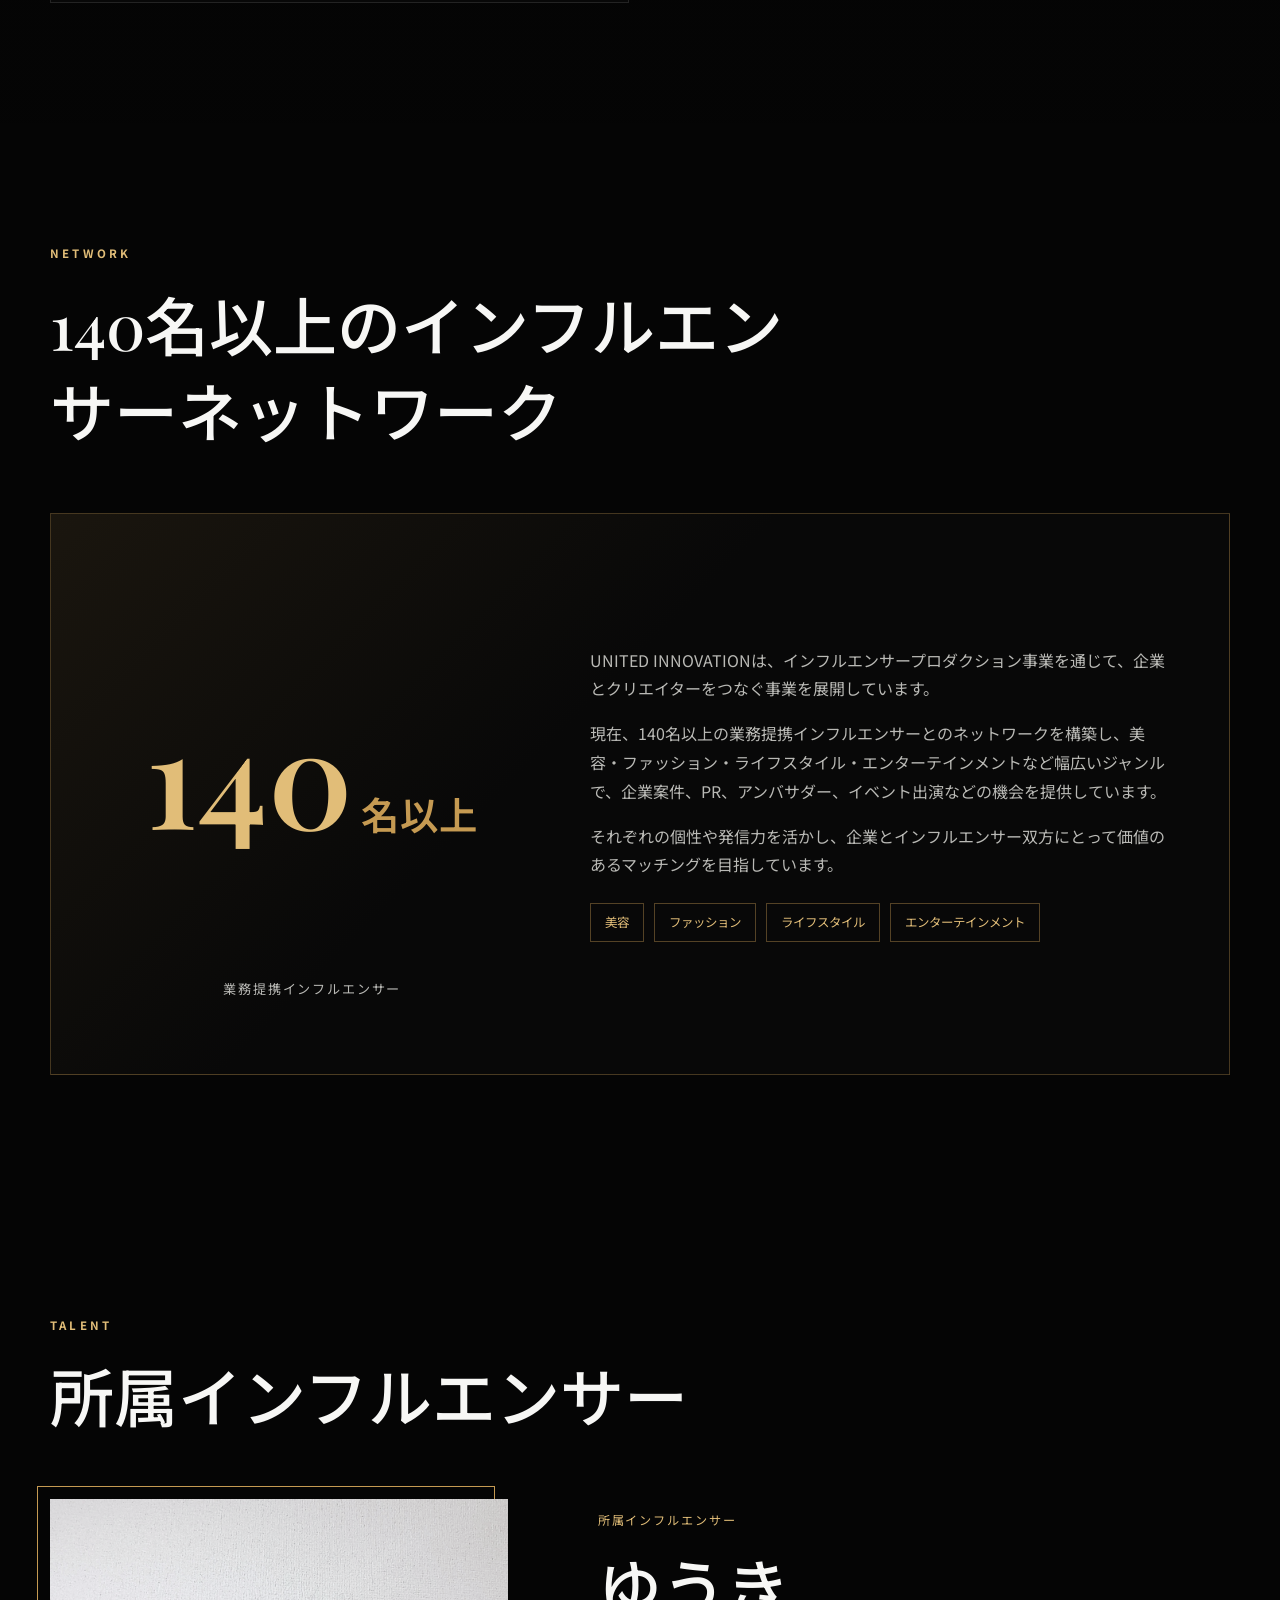
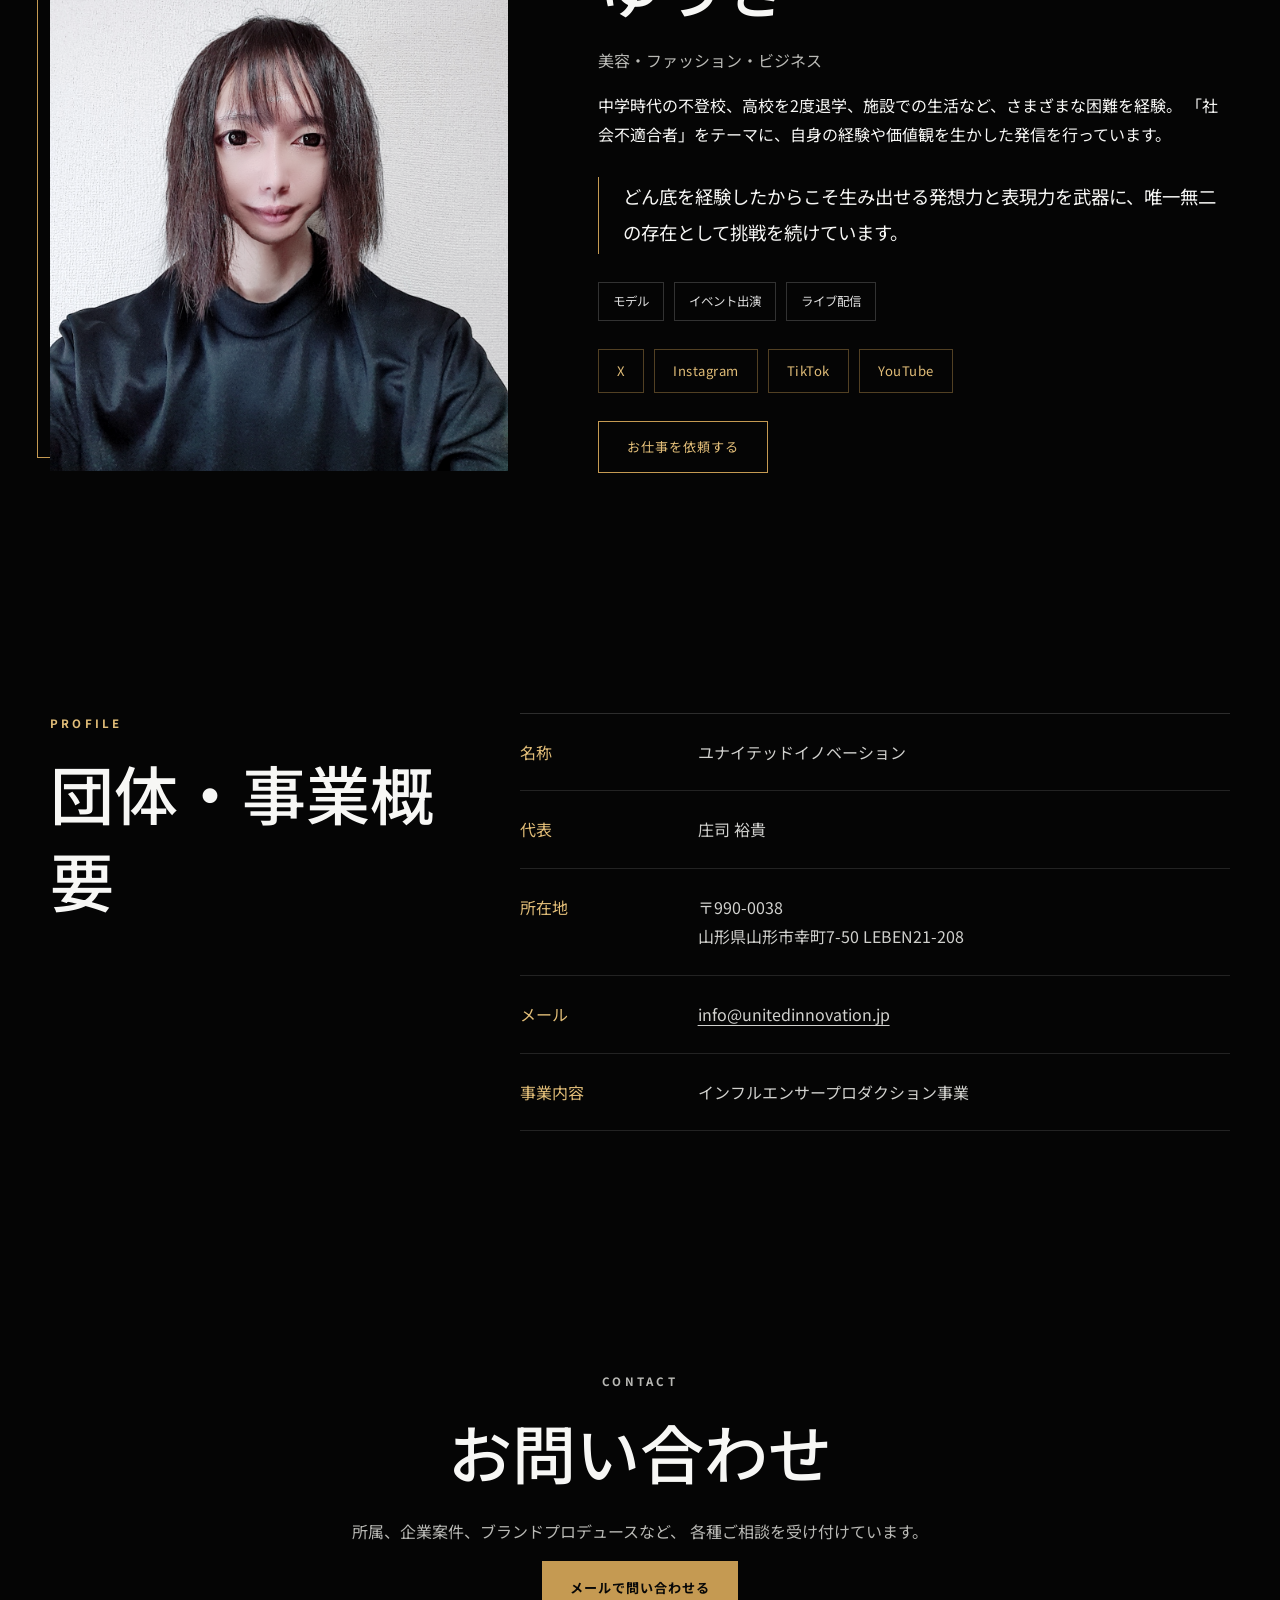
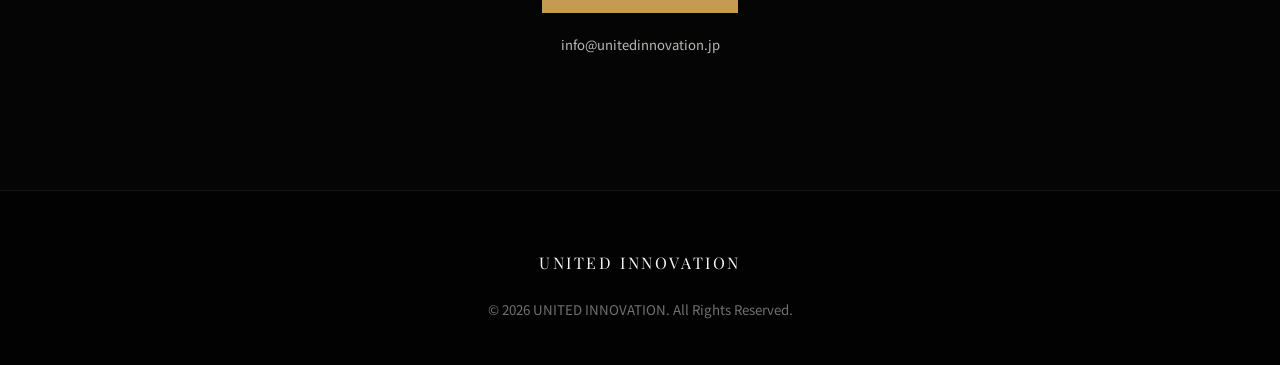
==== commit ed8d42c8: "IT事業と美容アパレル事業をサイトから削除" ====
--- a/index.html
+++ b/index.html
@@ -57,18 +57,6 @@
             <p>企業とインフルエンサーをつなぎ、PR案件、広告案件、アンバサダー契約、イベント出演などのマッチングを行います。</p>
             <span class="more">詳細を見る →</span>
           </a>
-          <a class="card reveal" href="beauty-apparel.html">
-            <span>02</span>
-            <h3>美容＆アパレルブランド<br>プロデュース事業</h3>
-            <p>アパレルから美容商品まで、OEMメーカーと連携し、企画から商品化までブランドづくりをトータルサポートします。</p>
-            <span class="more">詳細を見る →</span>
-          </a>
-          <a class="card reveal" href="it.html">
-            <span>03</span>
-            <h3>IT事業<br><small class="card-sub">HP・アプリ・AI開発</small></h3>
-            <p>ホームページ制作を中心に、アプリ開発・AI開発など、企業や個人の目的に合わせたITサービスを提供します。</p>
-            <span class="more">詳細を見る →</span>
-          </a>
         </div>
       </div>
     </section>
@@ -86,7 +74,7 @@
             <p class="network-caption">業務提携インフルエンサー</p>
           </div>
           <div class="network-content">
-            <p>UNITED INNOVATIONは、インフルエンサープロダクション事業を中心に、企業とクリエイターをつなぐ事業を展開しています。</p>
+            <p>UNITED INNOVATIONは、インフルエンサープロダクション事業を通じて、企業とクリエイターをつなぐ事業を展開しています。</p>
             <p>現在、140名以上の業務提携インフルエンサーとのネットワークを構築し、美容・ファッション・ライフスタイル・エンターテインメントなど幅広いジャンルで、企業案件、PR、アンバサダー、イベント出演などの機会を提供しています。</p>
             <p>それぞれの個性や発信力を活かし、企業とインフルエンサー双方にとって価値のあるマッチングを目指しています。</p>
             <div class="network-genres">
@@ -150,7 +138,7 @@
           <div><dt>代表</dt><dd>庄司 裕貴</dd></div>
           <div><dt>所在地</dt><dd>〒990-0038<br>山形県山形市幸町7-50 LEBEN21-208</dd></div>
           <div><dt>メール</dt><dd><a href="mailto:info@unitedinnovation.jp">info@unitedinnovation.jp</a></dd></div>
-          <div><dt>事業内容</dt><dd>インフルエンサープロダクション事業／美容＆アパレルブランドプロデュース事業／IT事業（HP・アプリ・AI開発）</dd></div>
+          <div><dt>事業内容</dt><dd>インフルエンサープロダクション事業</dd></div>
         </dl>
       </div>
     </section>
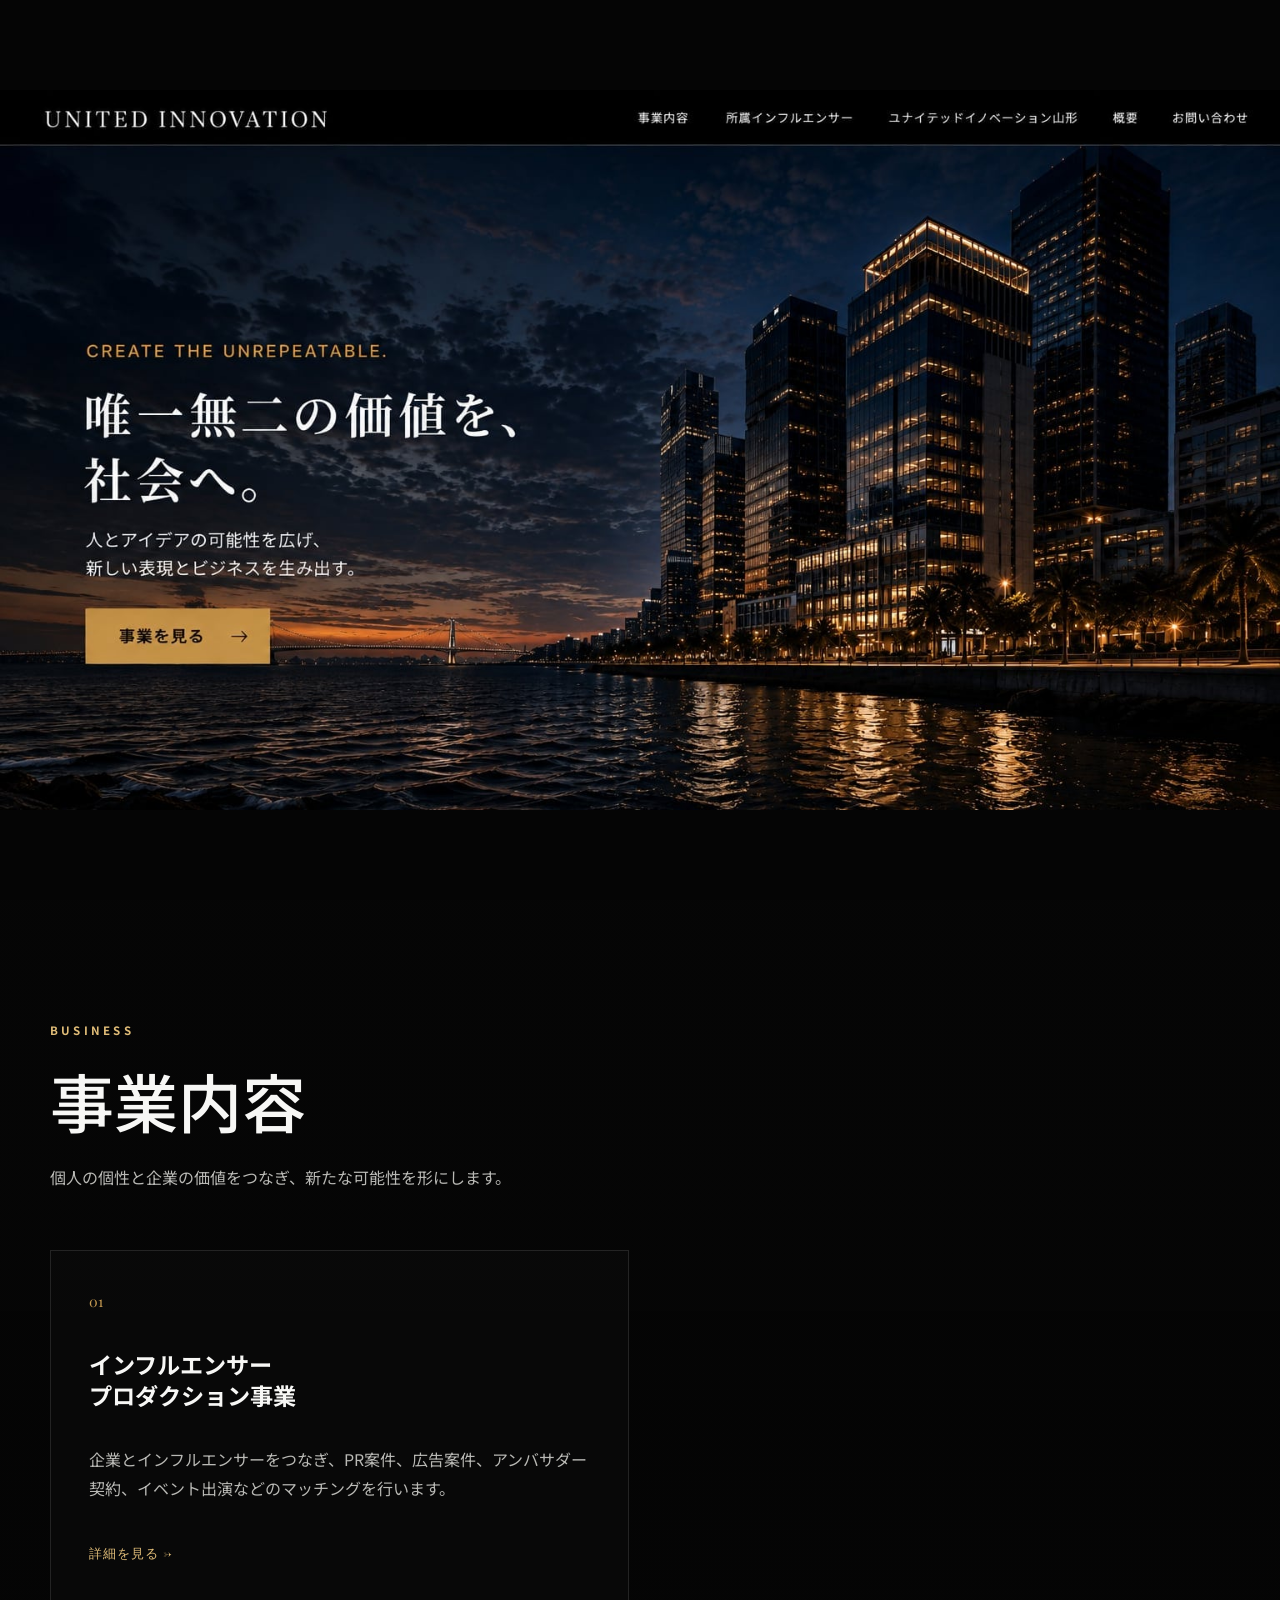
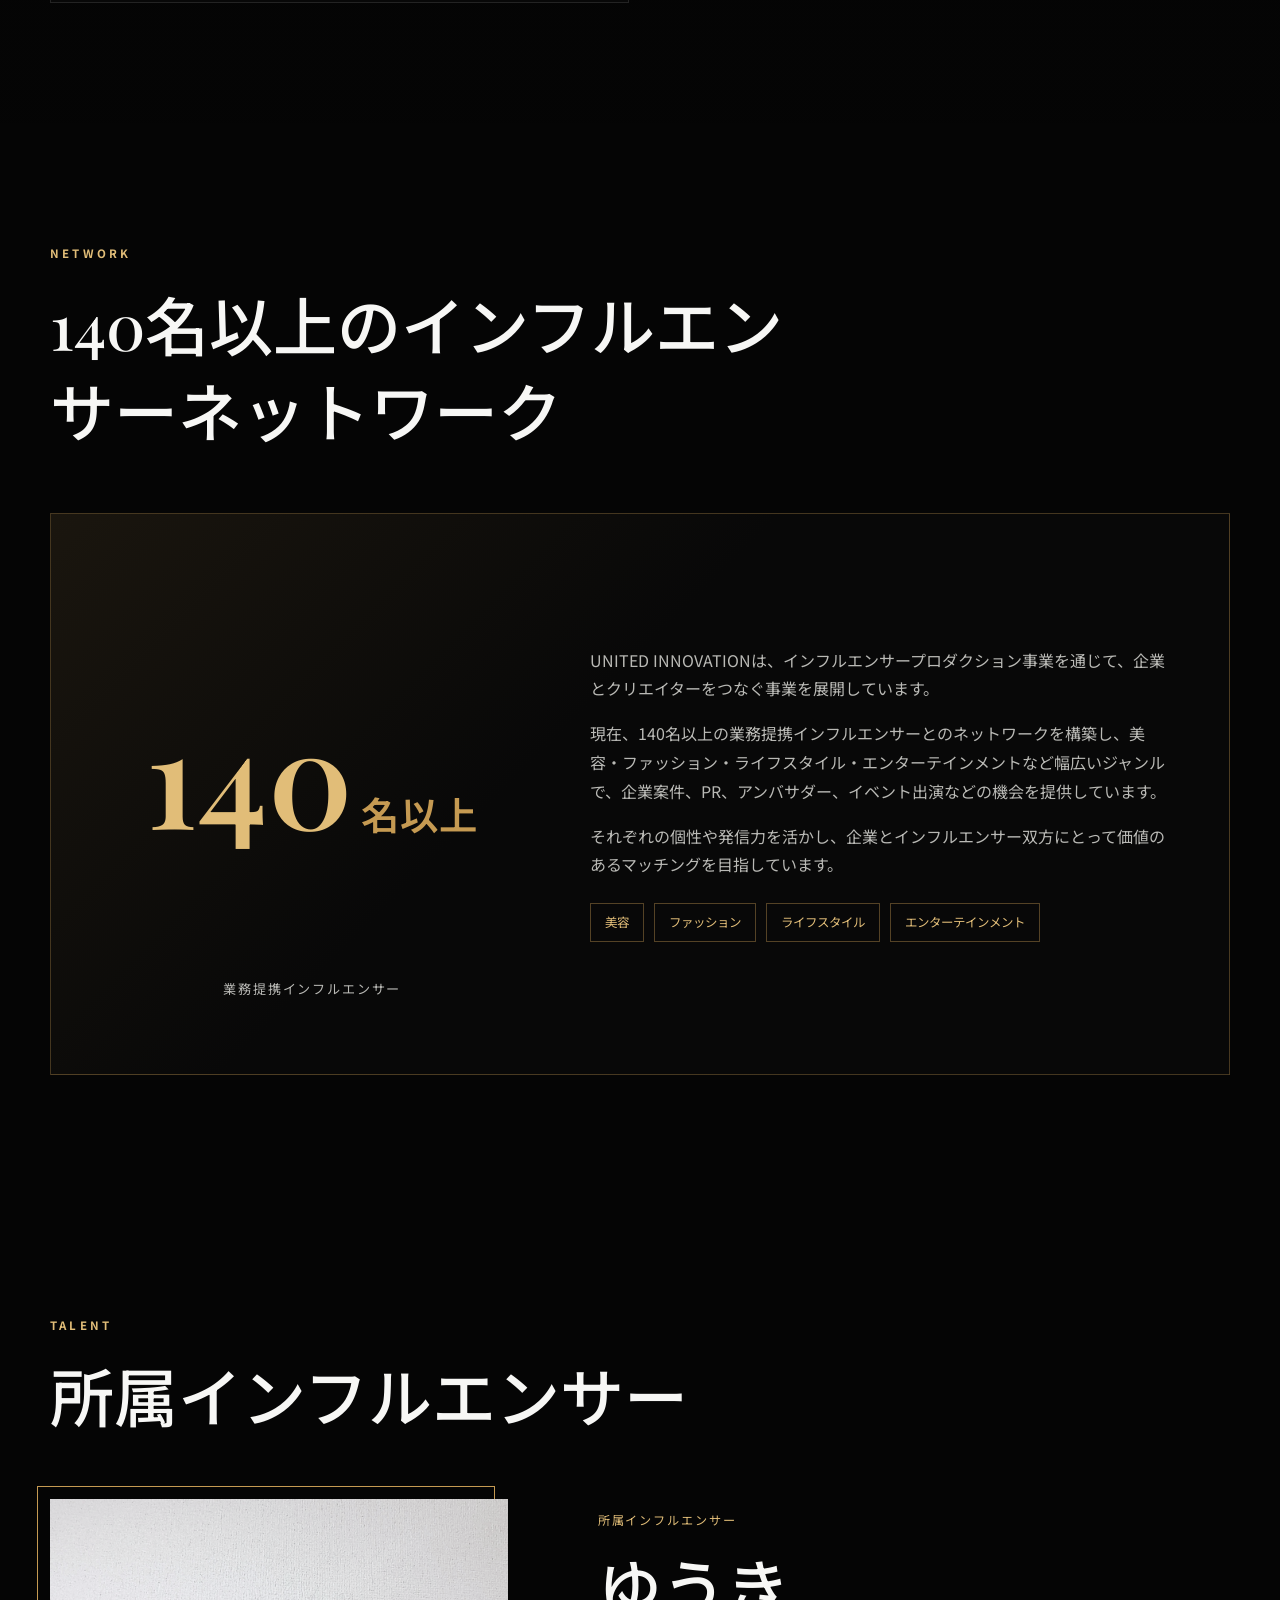
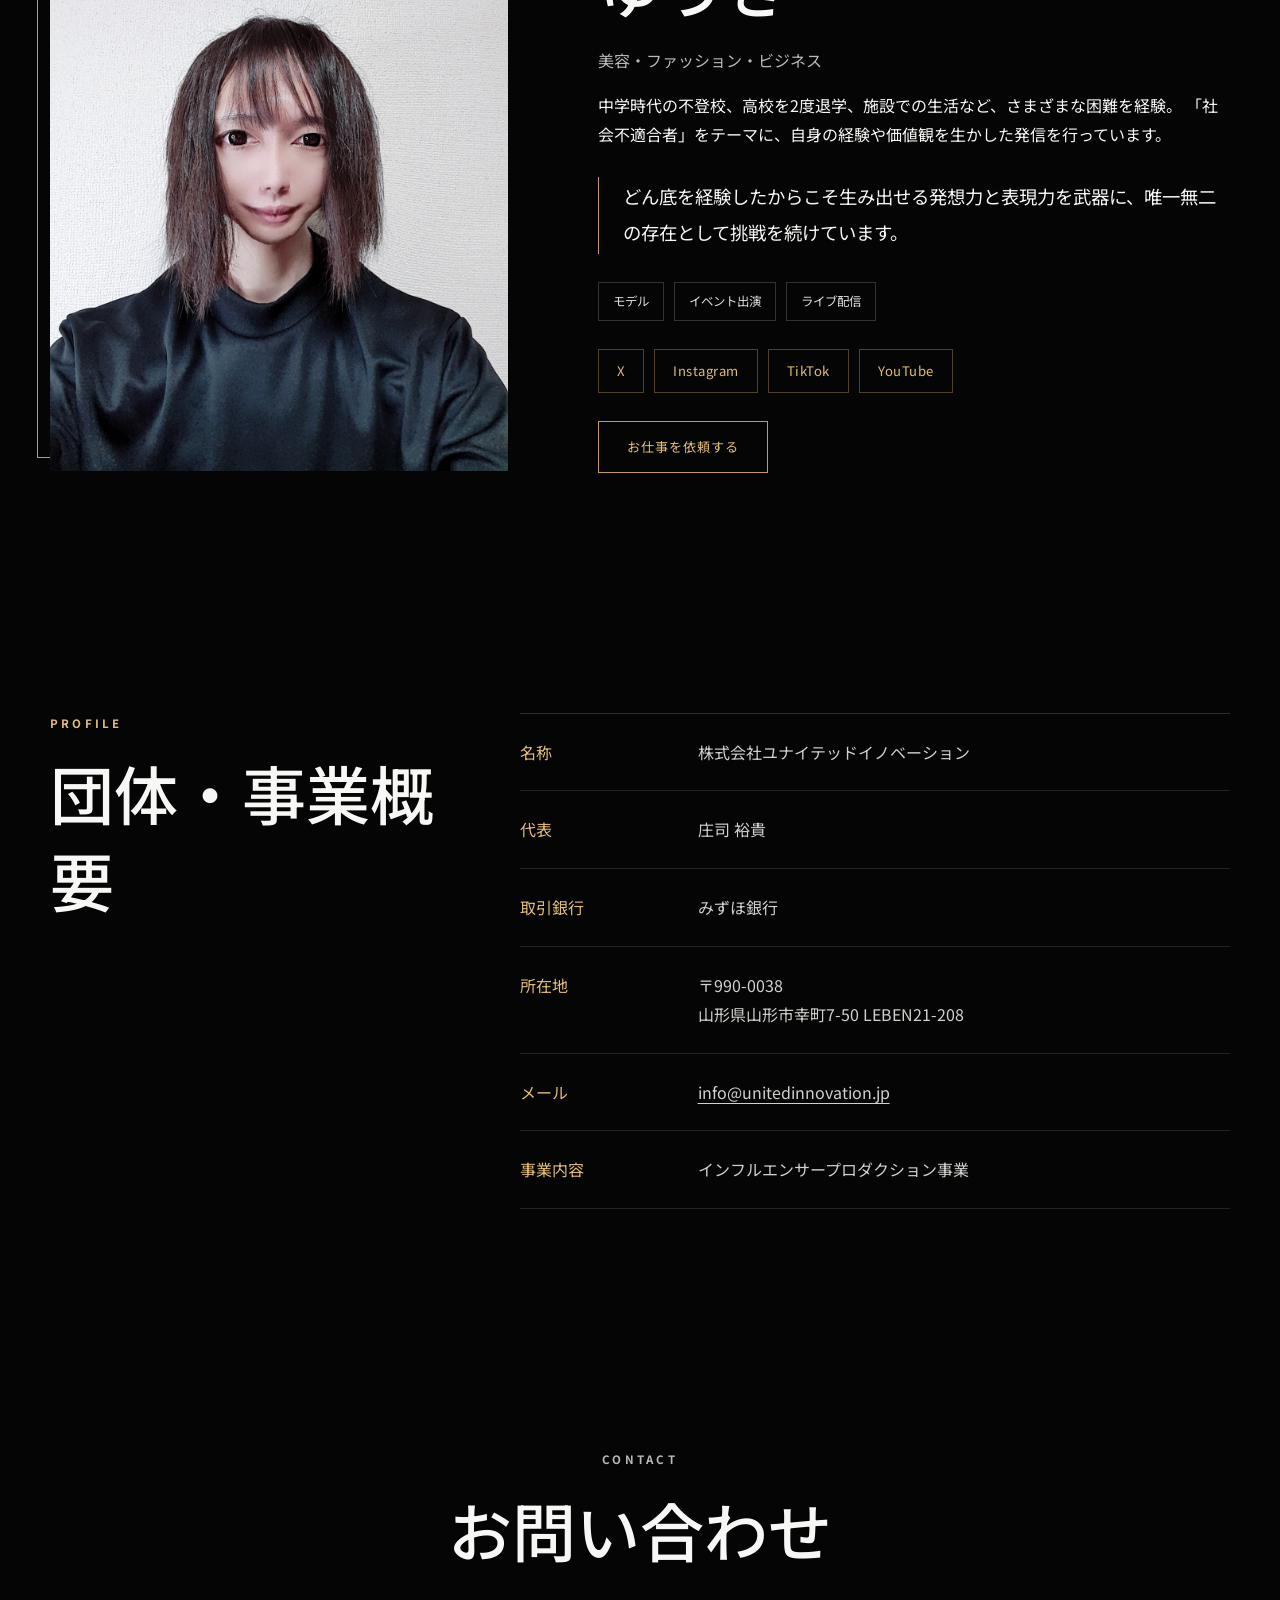
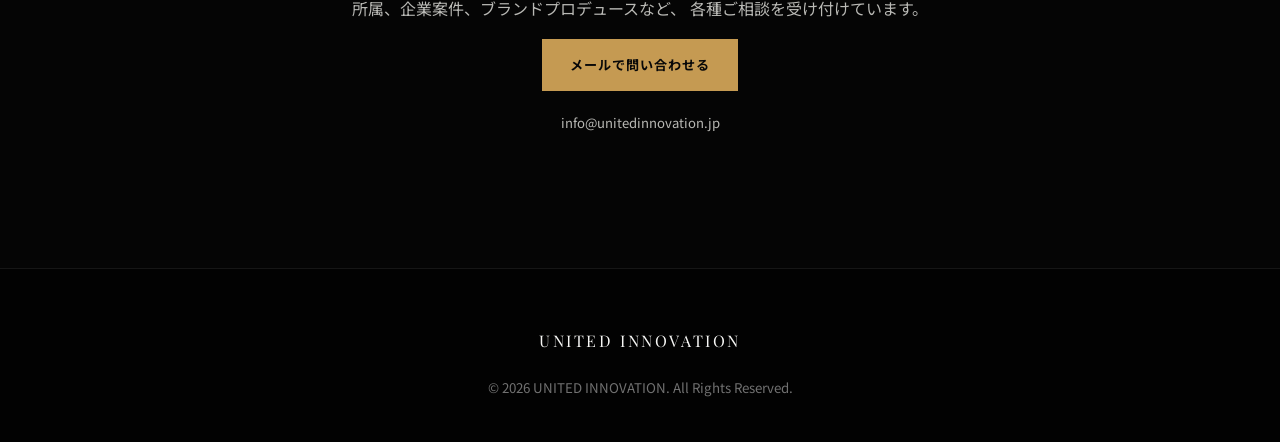
==== commit e0837c99: "会社名を統一し取引銀行を追加" ====
--- a/index.html
+++ b/index.html
@@ -3,8 +3,8 @@
 <head>
   <meta charset="UTF-8" />
   <meta name="viewport" content="width=device-width, initial-scale=1.0" />
-  <meta name="description" content="ユナイテッドイノベーション｜インフルエンサー、IT、美容・アパレルのプロデュースを展開しています。" />
-  <title>UNITED INNOVATION｜ユナイテッドイノベーション</title>
+  <meta name="description" content="株式会社ユナイテッドイノベーション｜インフルエンサー、IT、美容・アパレルのプロデュースを展開しています。" />
+  <title>UNITED INNOVATION｜株式会社ユナイテッドイノベーション</title>
   <link rel="preconnect" href="https://fonts.googleapis.com">
   <link rel="preconnect" href="https://fonts.gstatic.com" crossorigin>
   <link href="https://fonts.googleapis.com/css2?family=Noto+Sans+JP:wght@400;500;600;700&family=Playfair+Display:wght@500;600&display=swap" rel="stylesheet">
@@ -134,8 +134,9 @@
           <h2>団体・事業概要</h2>
         </div>
         <dl class="company-table reveal">
-          <div><dt>名称</dt><dd>ユナイテッドイノベーション</dd></div>
+          <div><dt>名称</dt><dd>株式会社ユナイテッドイノベーション</dd></div>
           <div><dt>代表</dt><dd>庄司 裕貴</dd></div>
+          <div><dt>取引銀行</dt><dd>みずほ銀行</dd></div>
           <div><dt>所在地</dt><dd>〒990-0038<br>山形県山形市幸町7-50 LEBEN21-208</dd></div>
           <div><dt>メール</dt><dd><a href="mailto:info@unitedinnovation.jp">info@unitedinnovation.jp</a></dd></div>
           <div><dt>事業内容</dt><dd>インフルエンサープロダクション事業</dd></div>
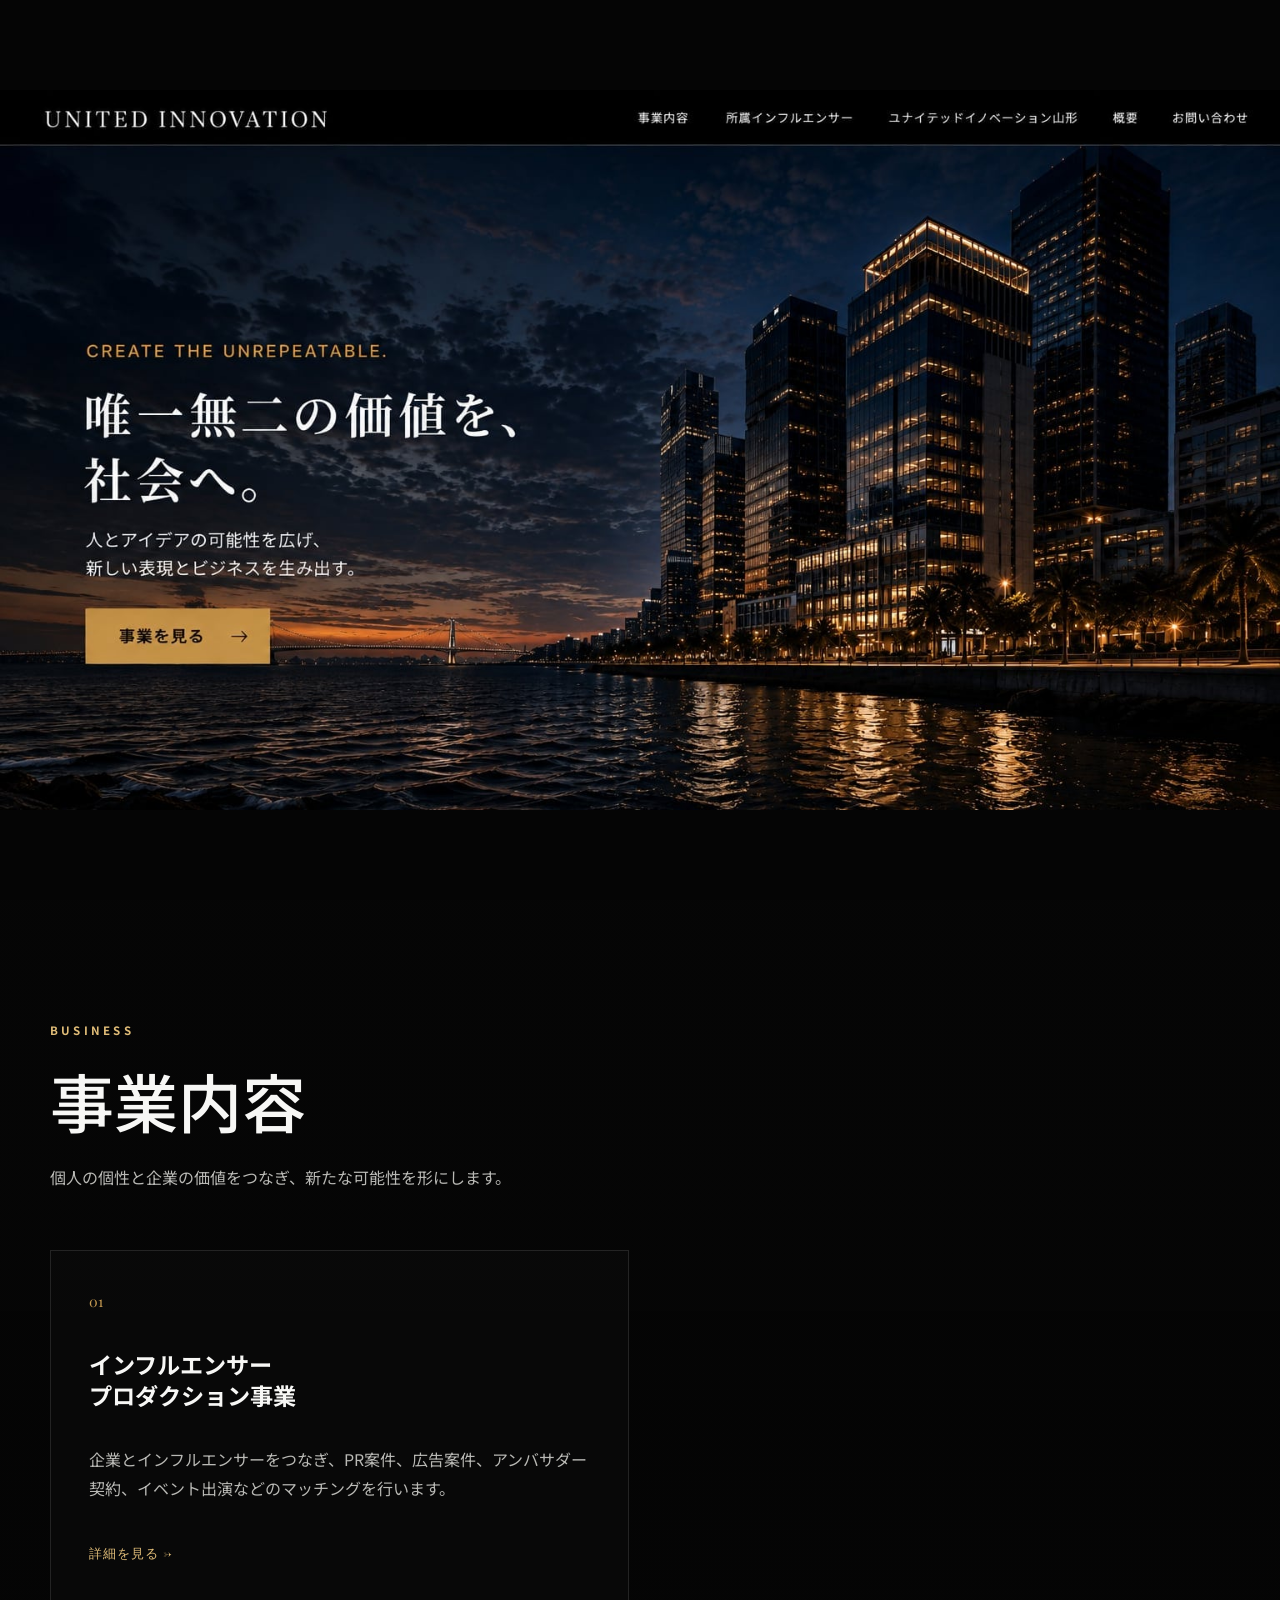
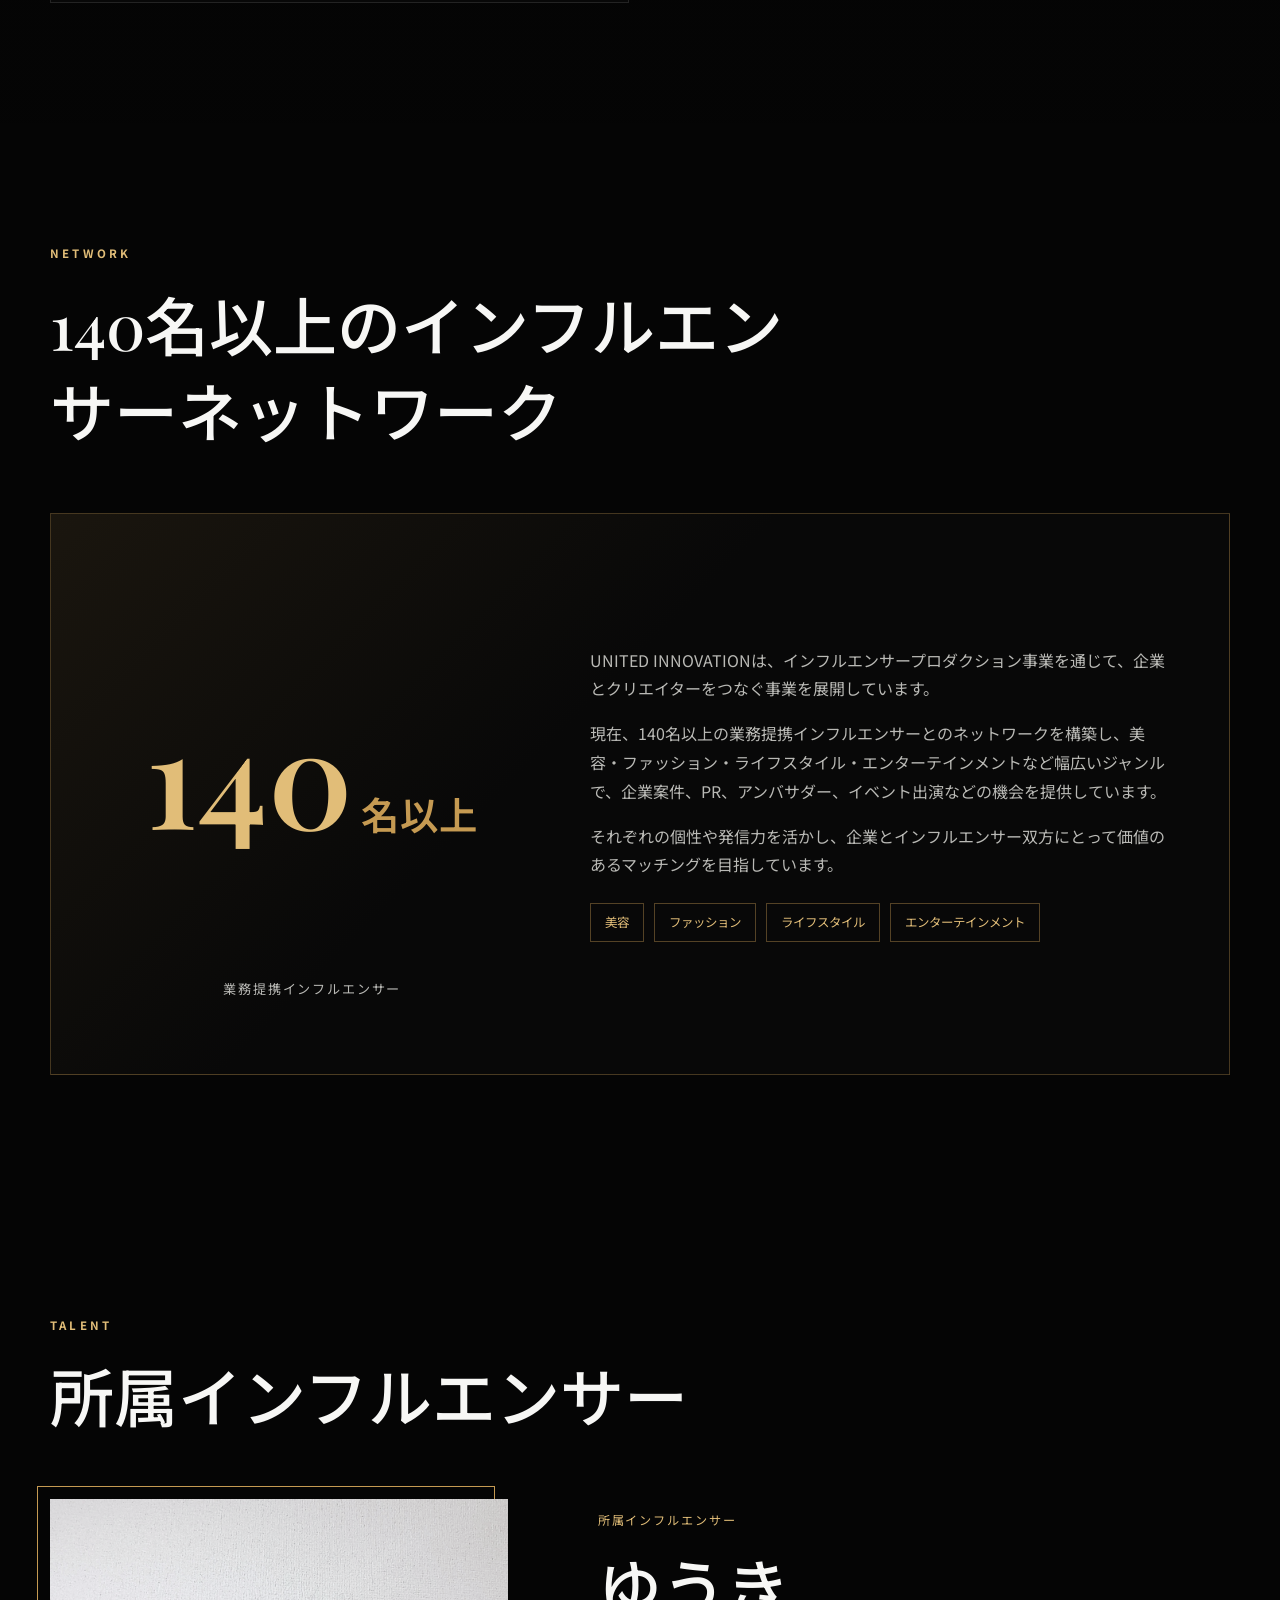
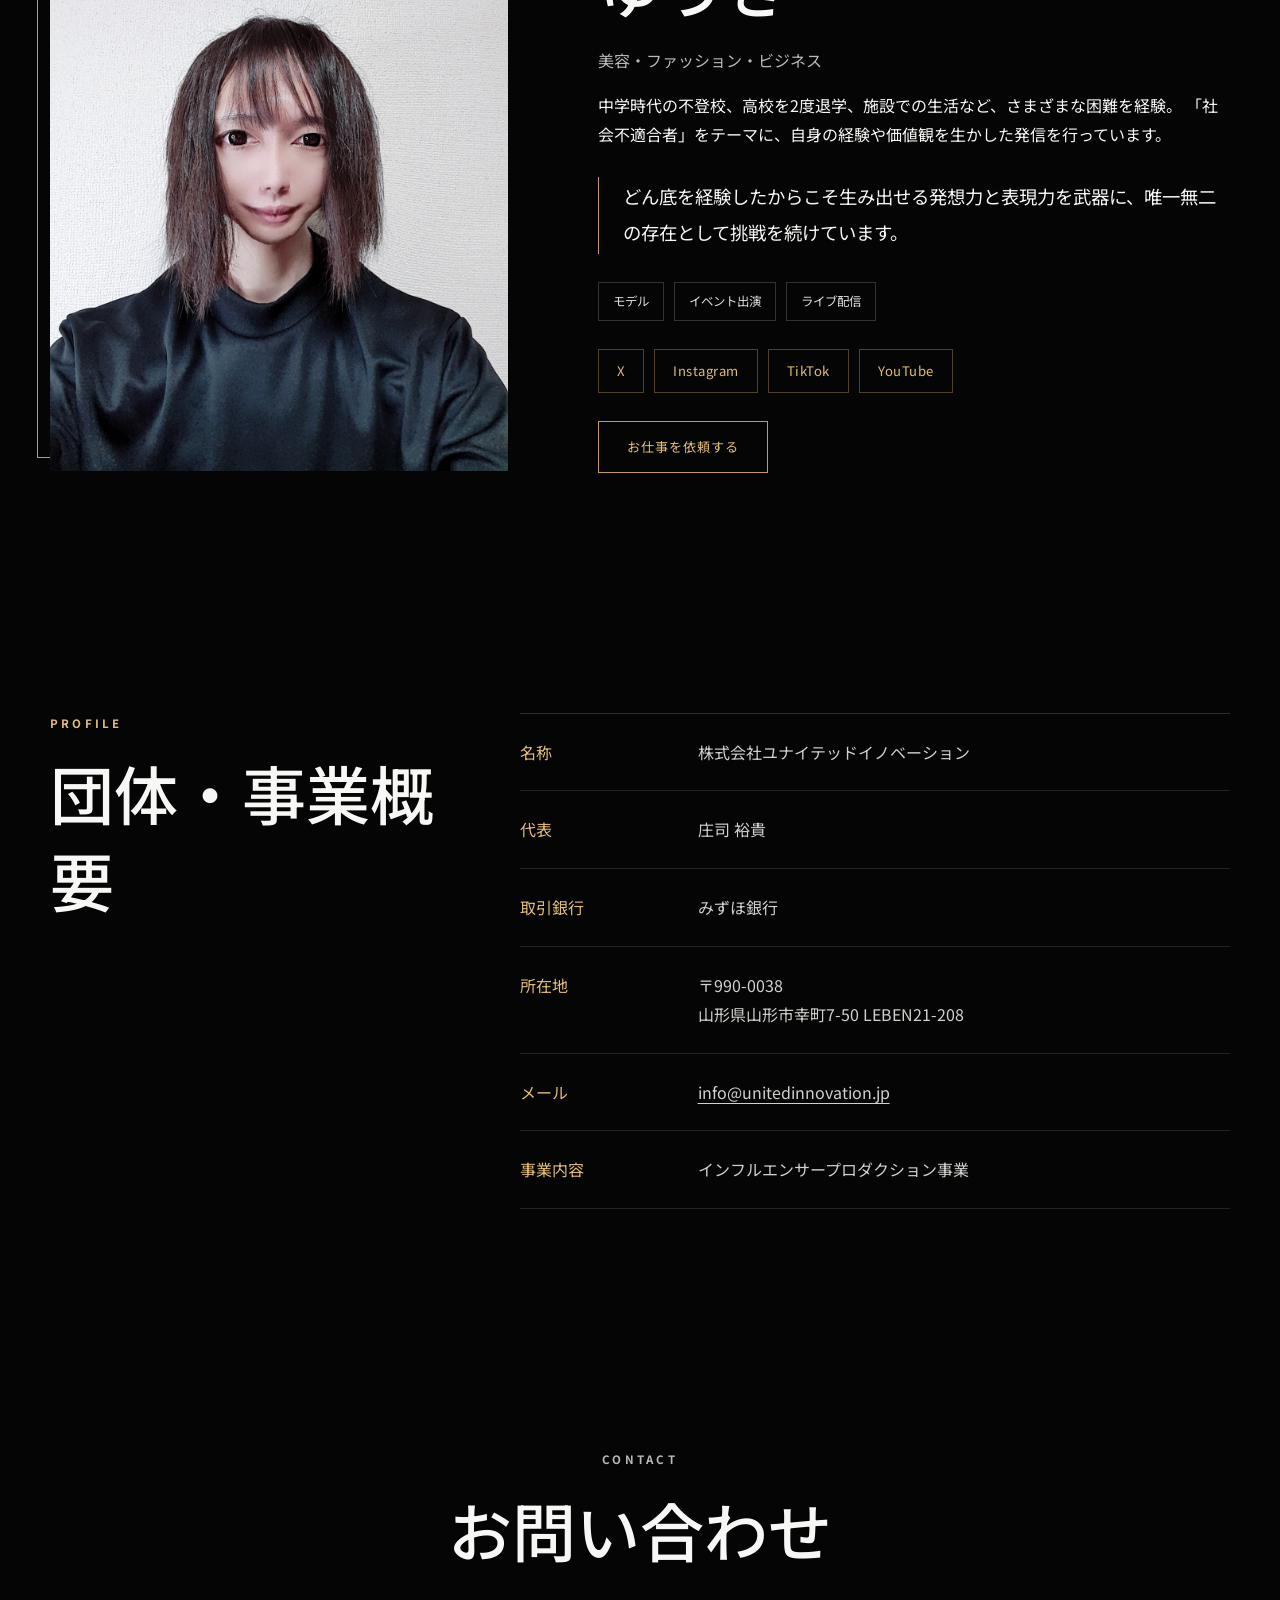
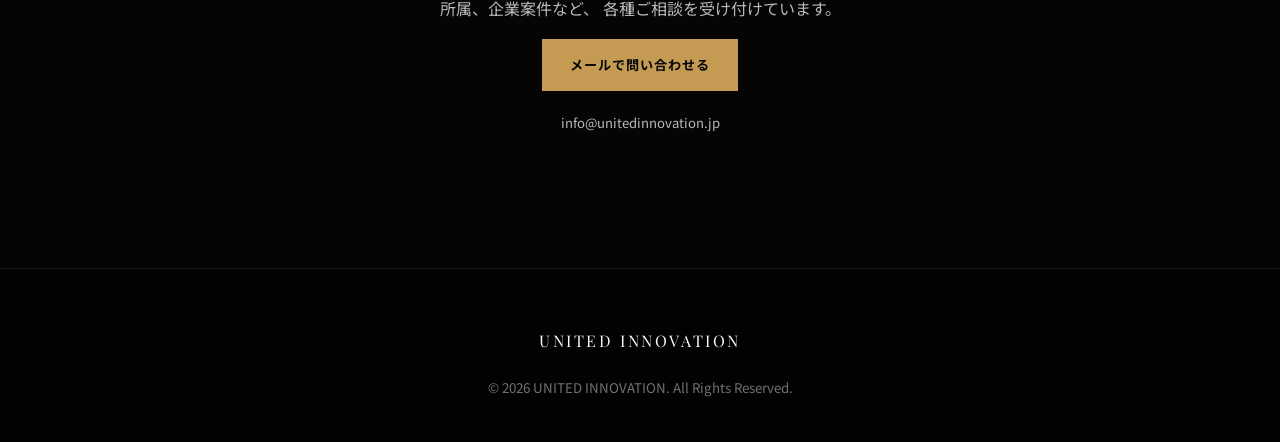
==== commit 5112f1df: "お問い合わせ説明文からブランドプロデュースを削除" ====
--- a/index.html
+++ b/index.html
@@ -149,7 +149,7 @@
         <p class="eyebrow">CONTACT</p>
         <h2>お問い合わせ</h2>
         <p>
-          所属、企業案件、ブランドプロデュースなど、
+          所属、企業案件など、
           各種ご相談を受け付けています。
         </p>
         <a class="button button-primary" href="mailto:info@unitedinnovation.jp?subject=ホームページからのお問い合わせ">メールで問い合わせる</a>
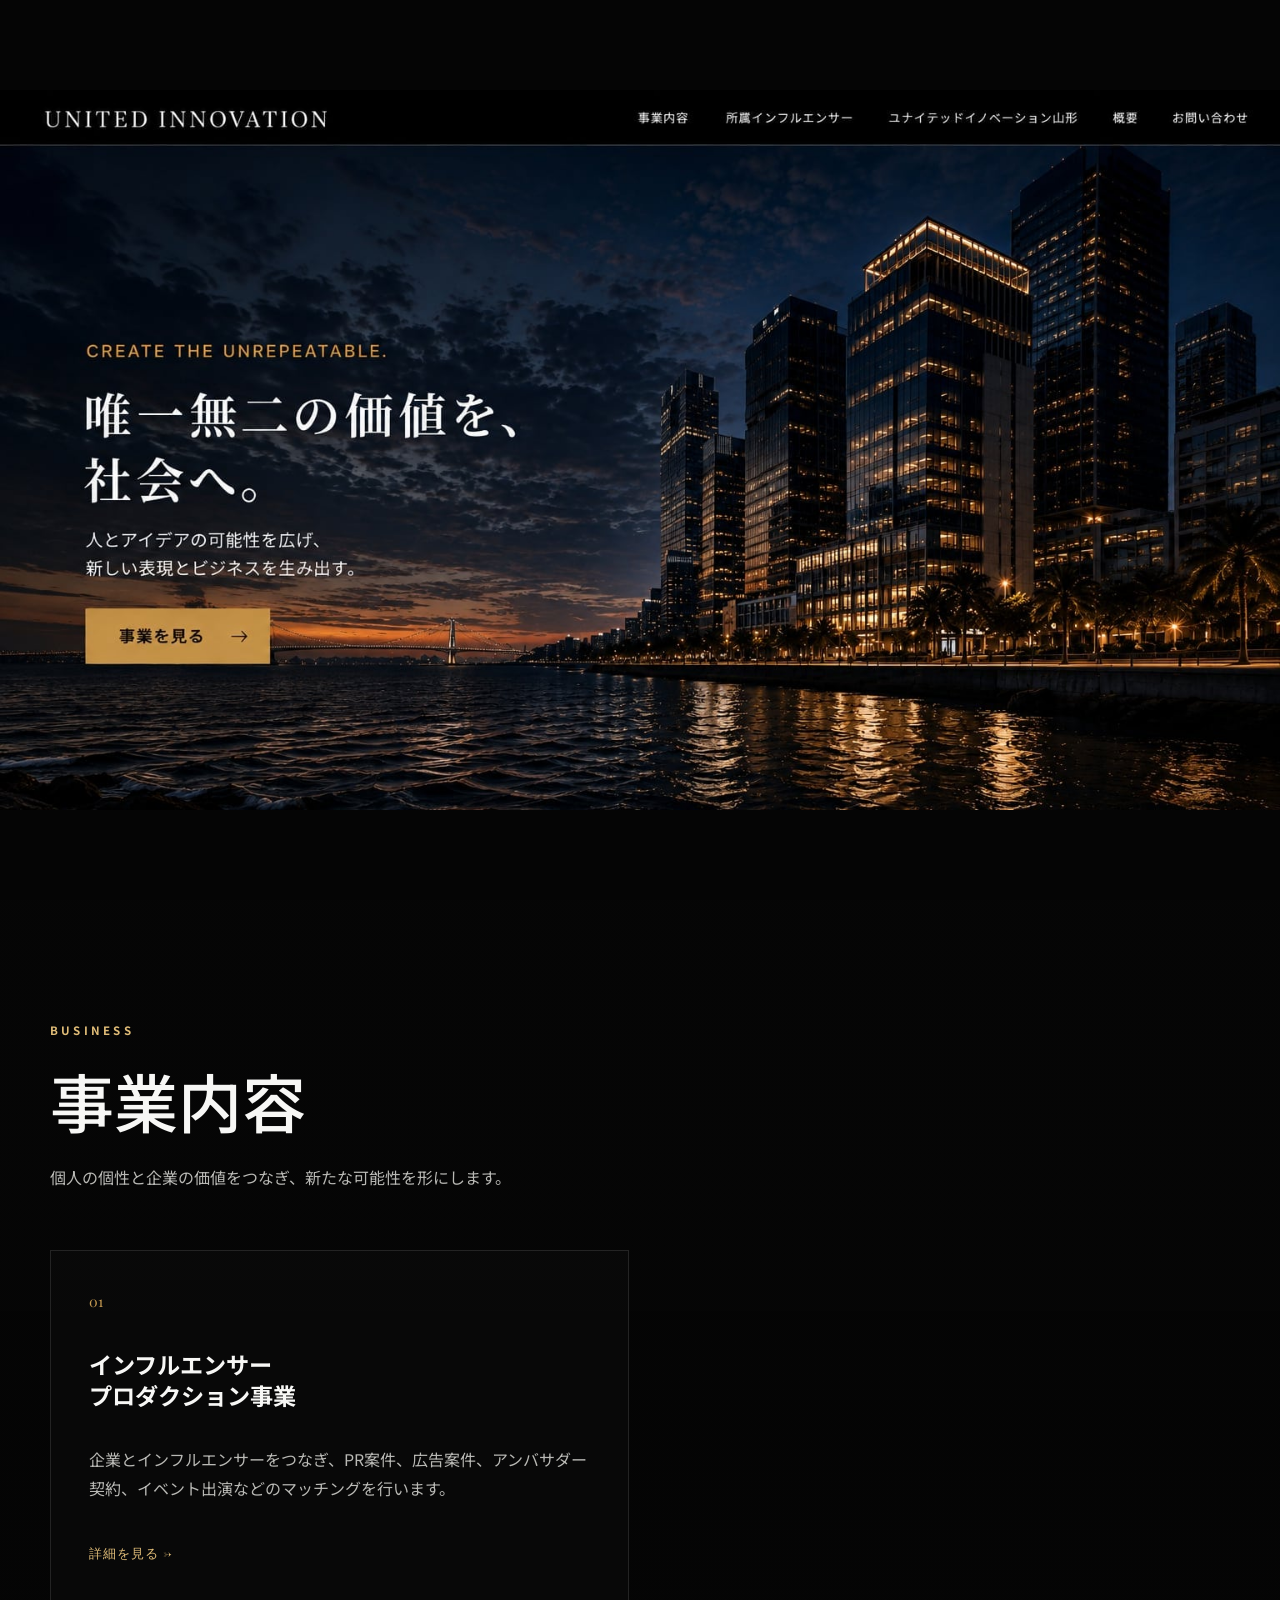
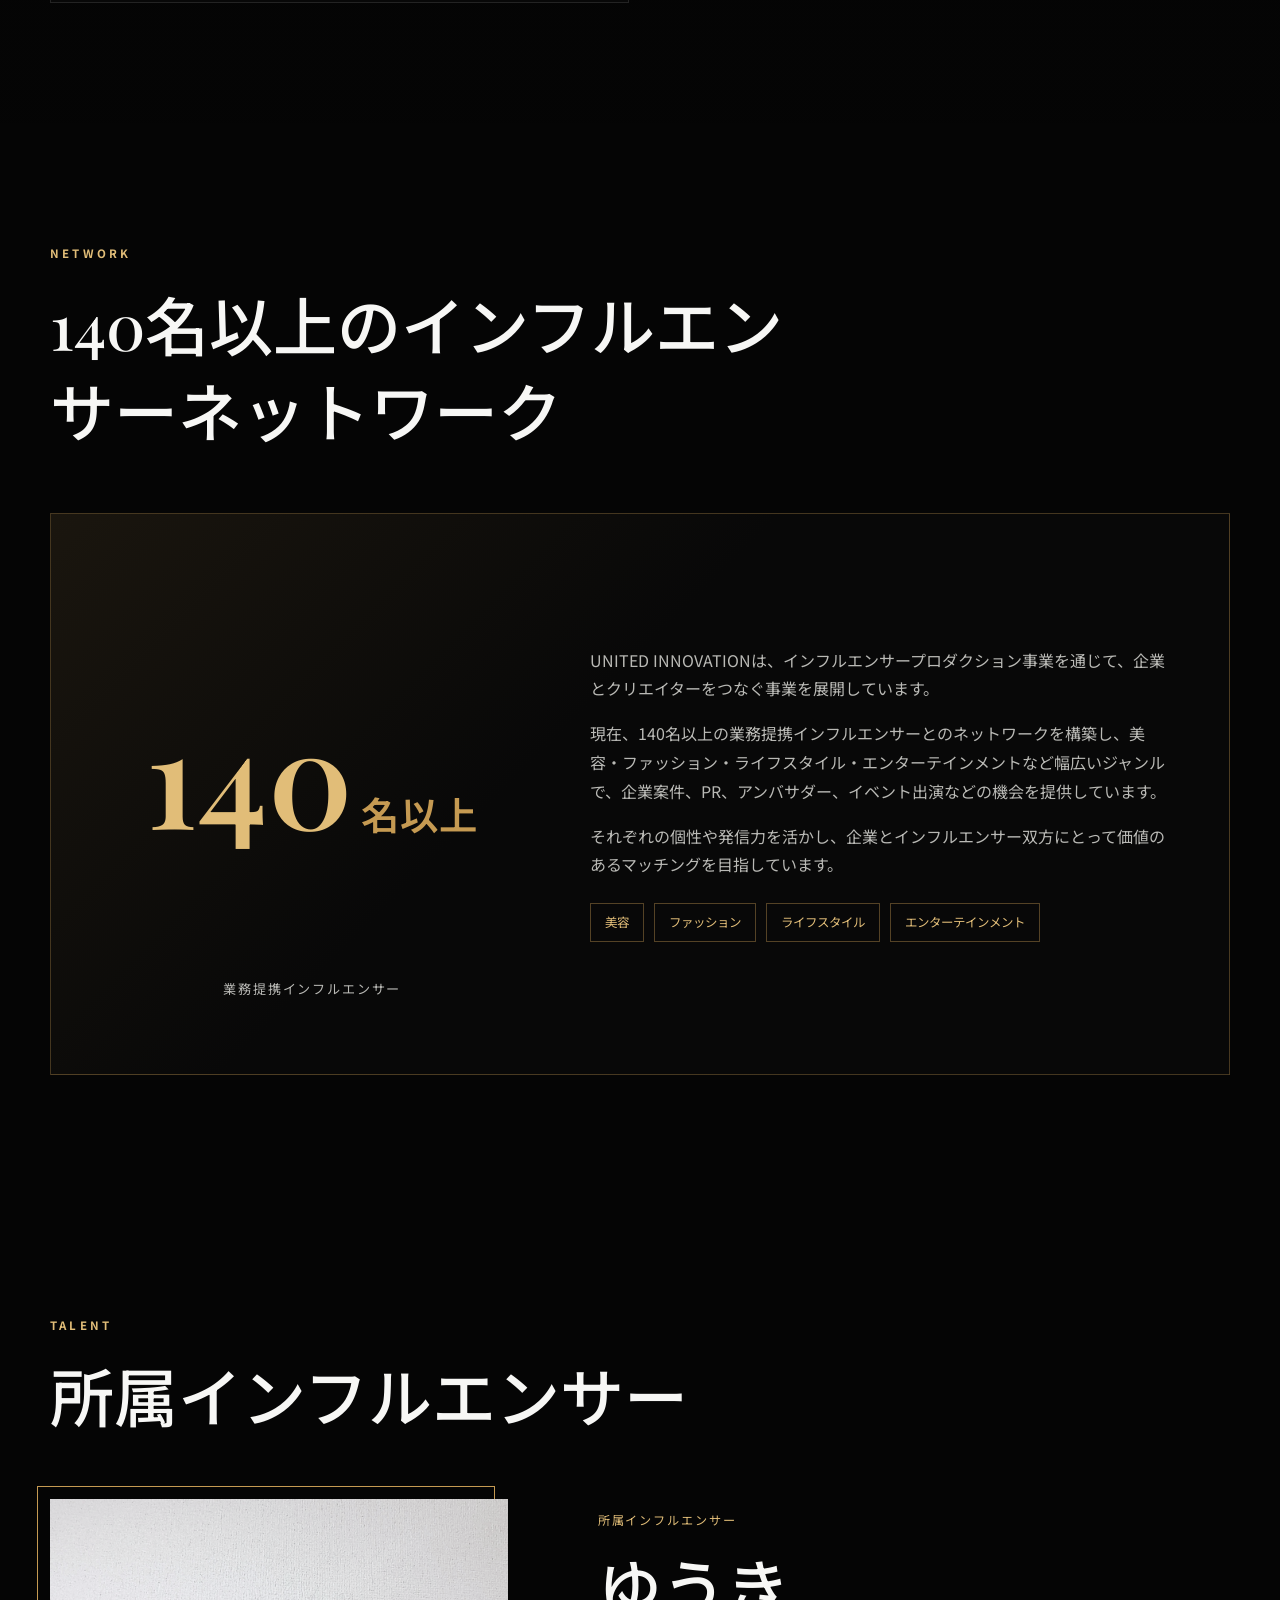
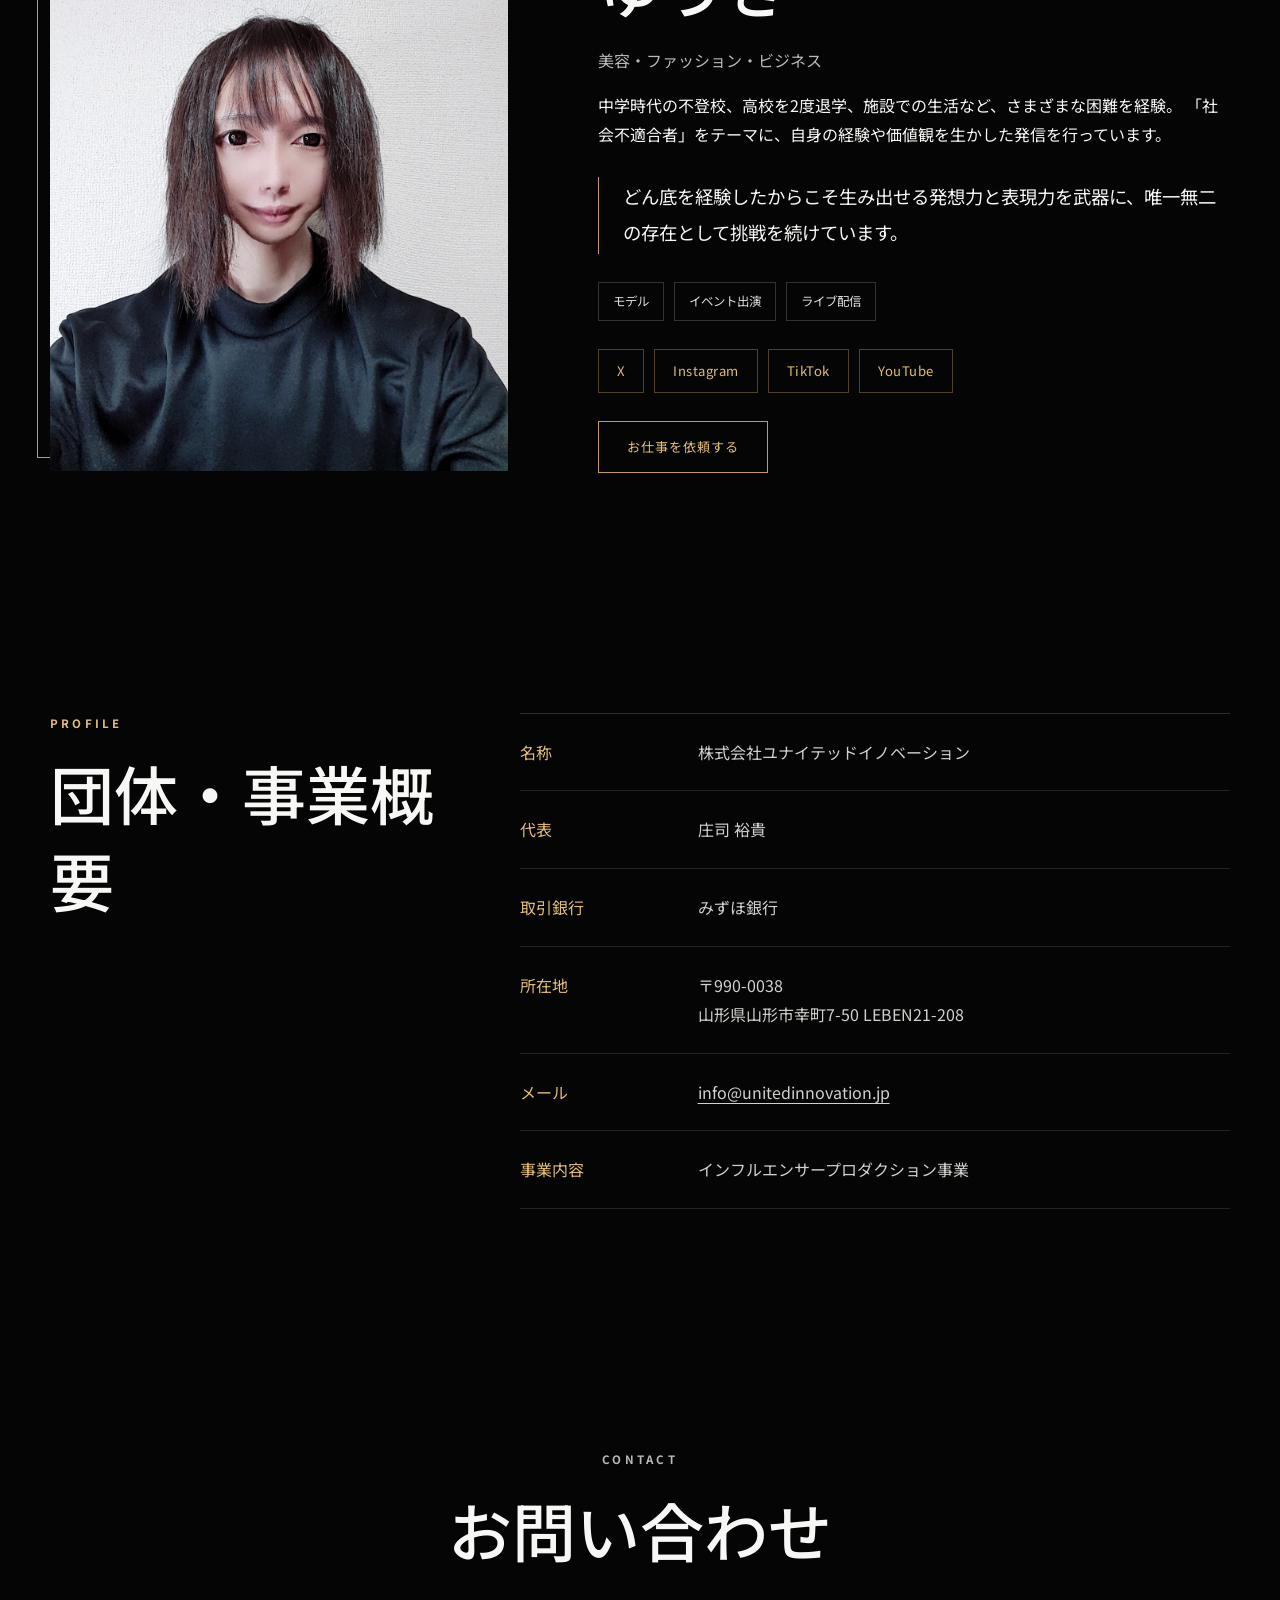
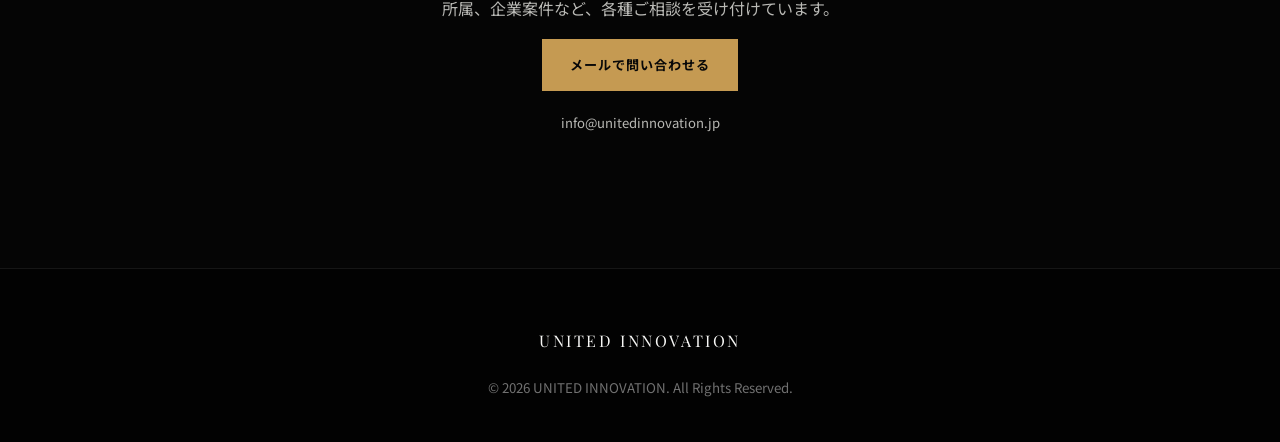
==== commit f71ad65d: "Update index.html" ====
--- a/index.html
+++ b/index.html
@@ -149,8 +149,7 @@
         <p class="eyebrow">CONTACT</p>
         <h2>お問い合わせ</h2>
         <p>
-          所属、企業案件など、
-          各種ご相談を受け付けています。
+          所属、企業案件など、各種ご相談を受け付けています。
         </p>
         <a class="button button-primary" href="mailto:info@unitedinnovation.jp?subject=ホームページからのお問い合わせ">メールで問い合わせる</a>
         <p class="contact-email">info@unitedinnovation.jp</p>
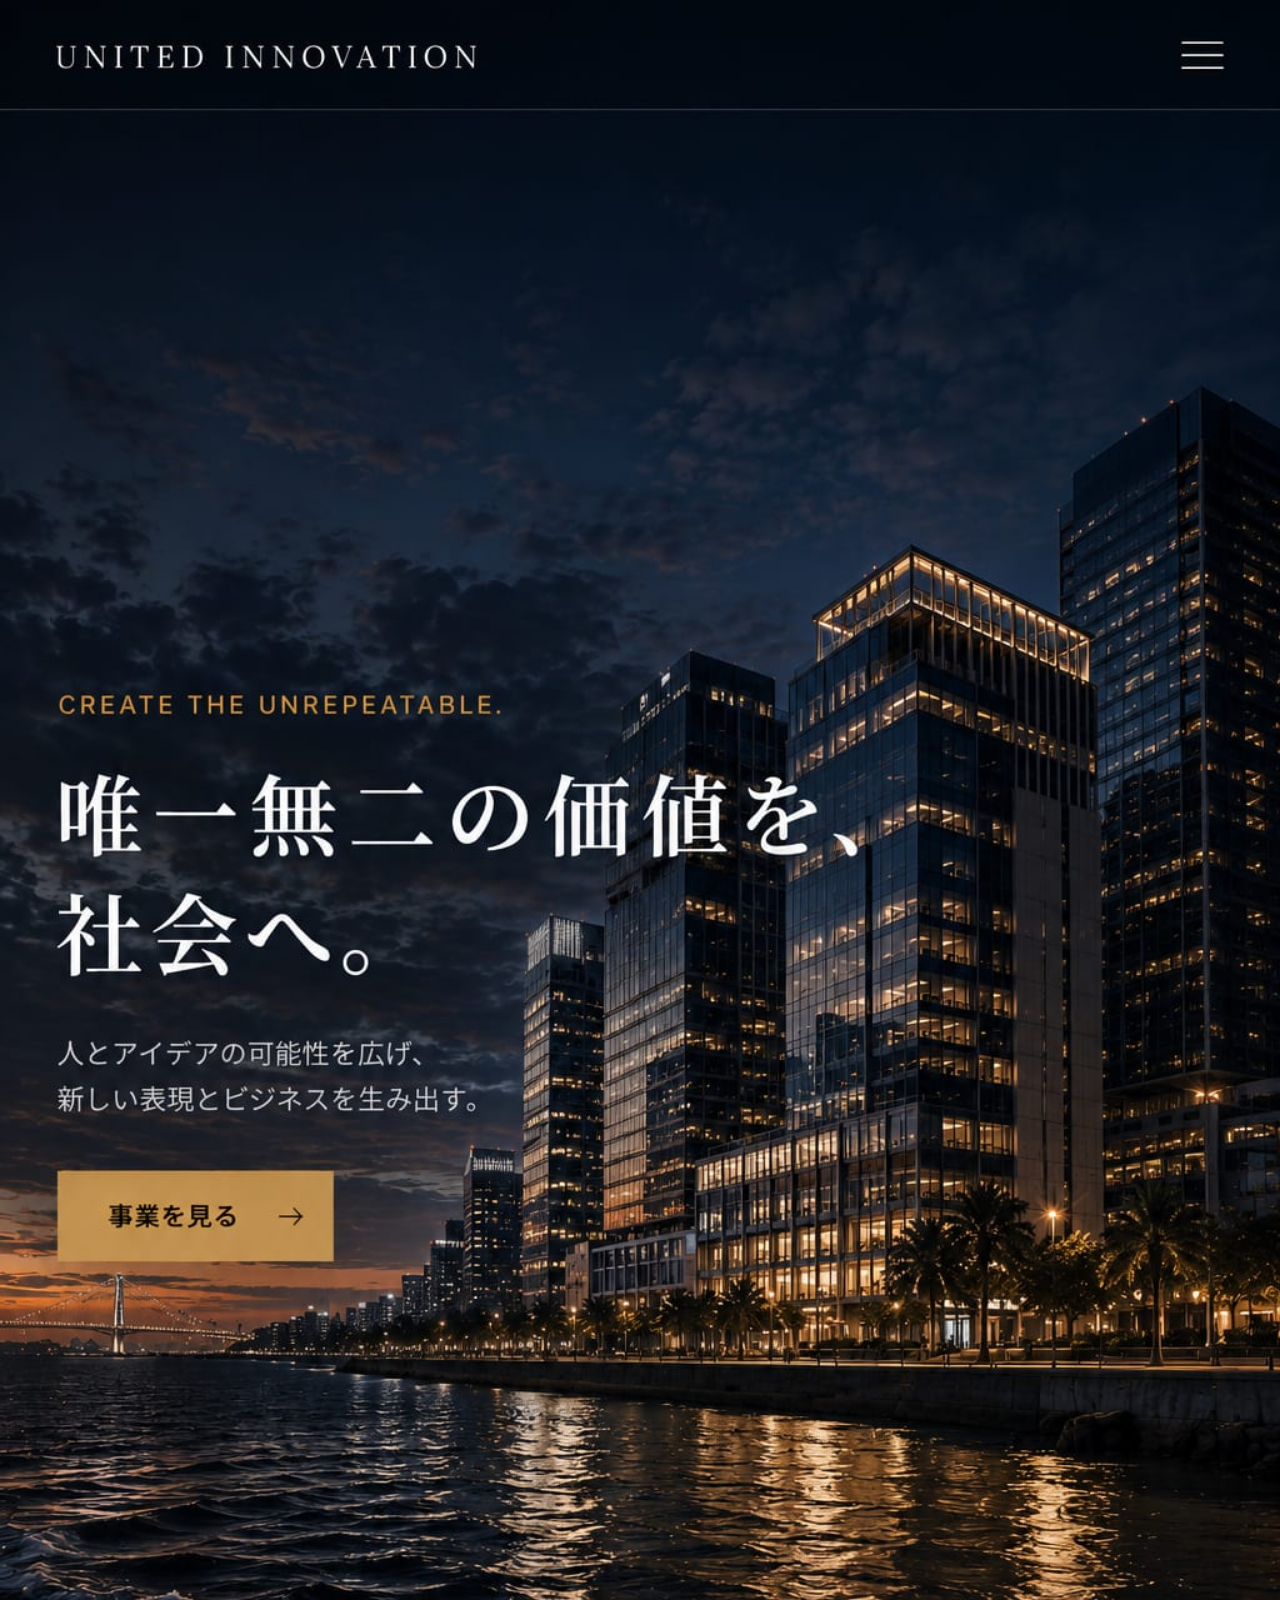
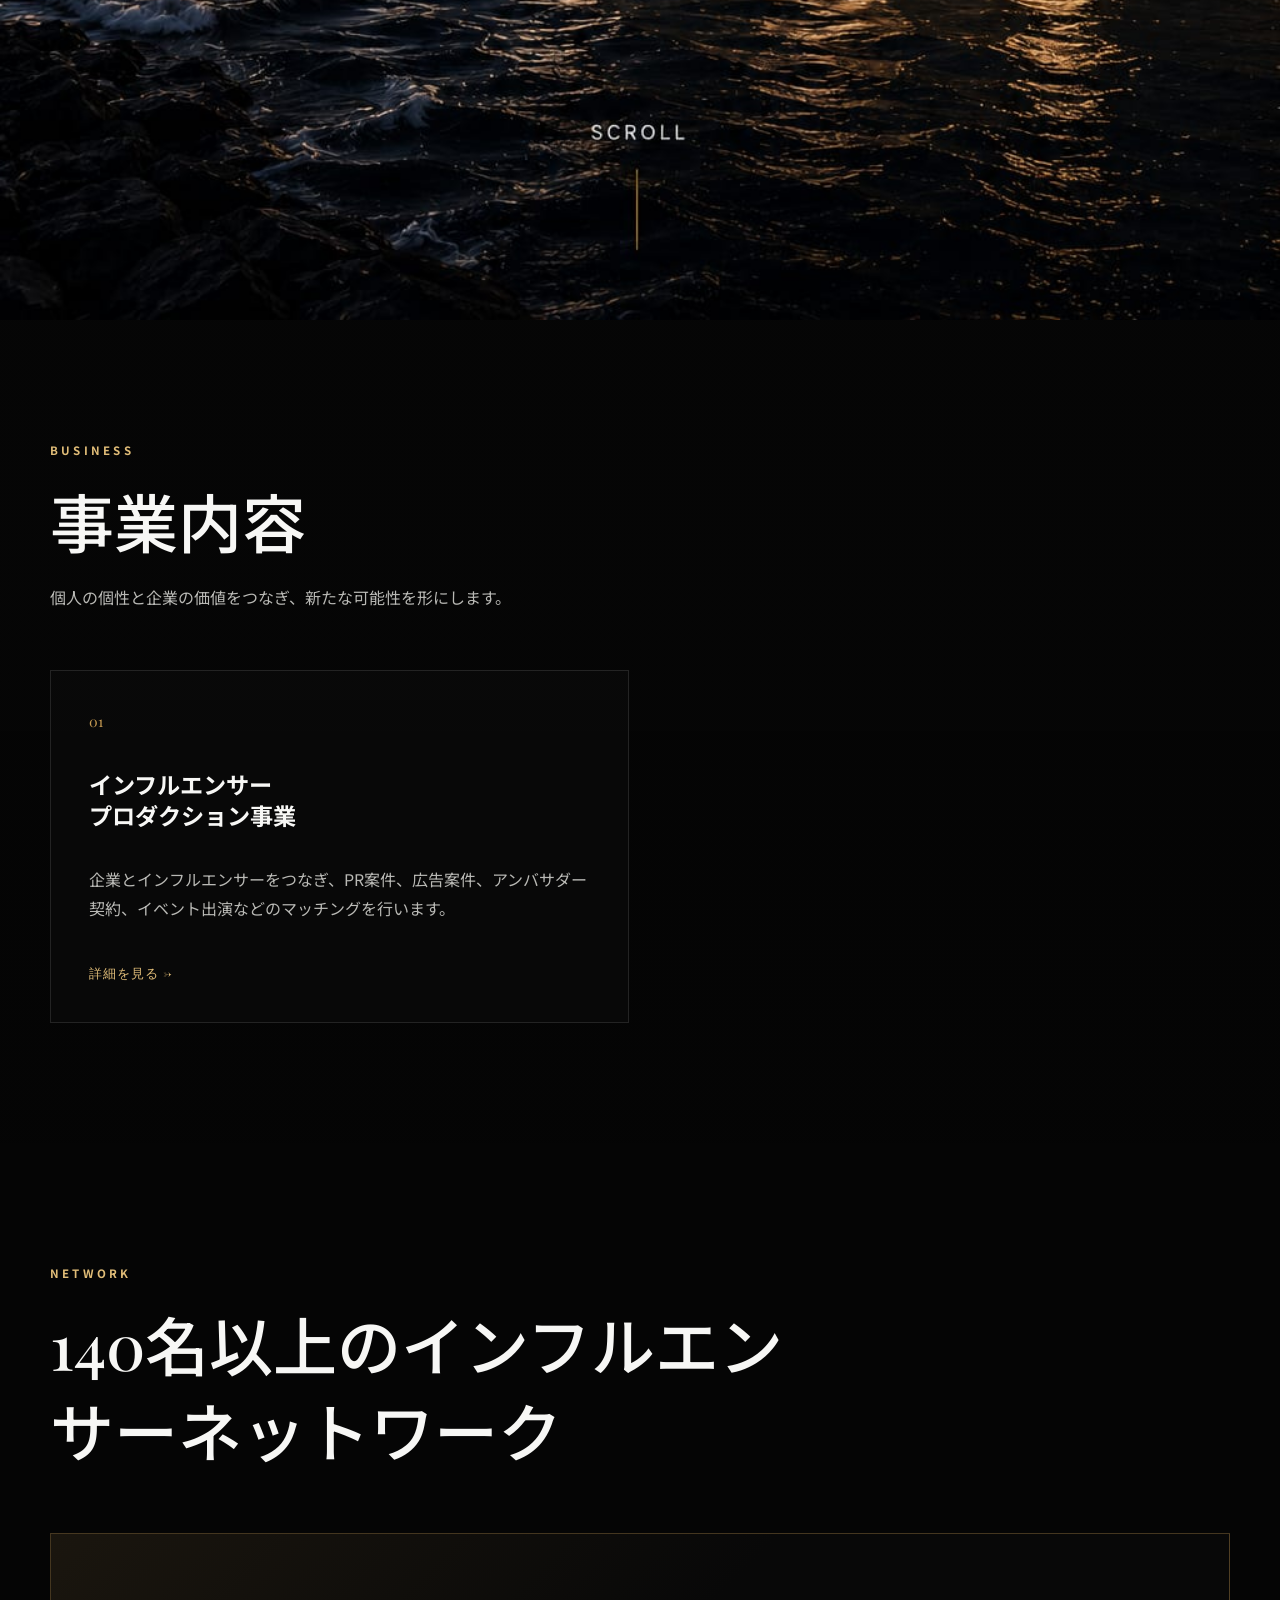
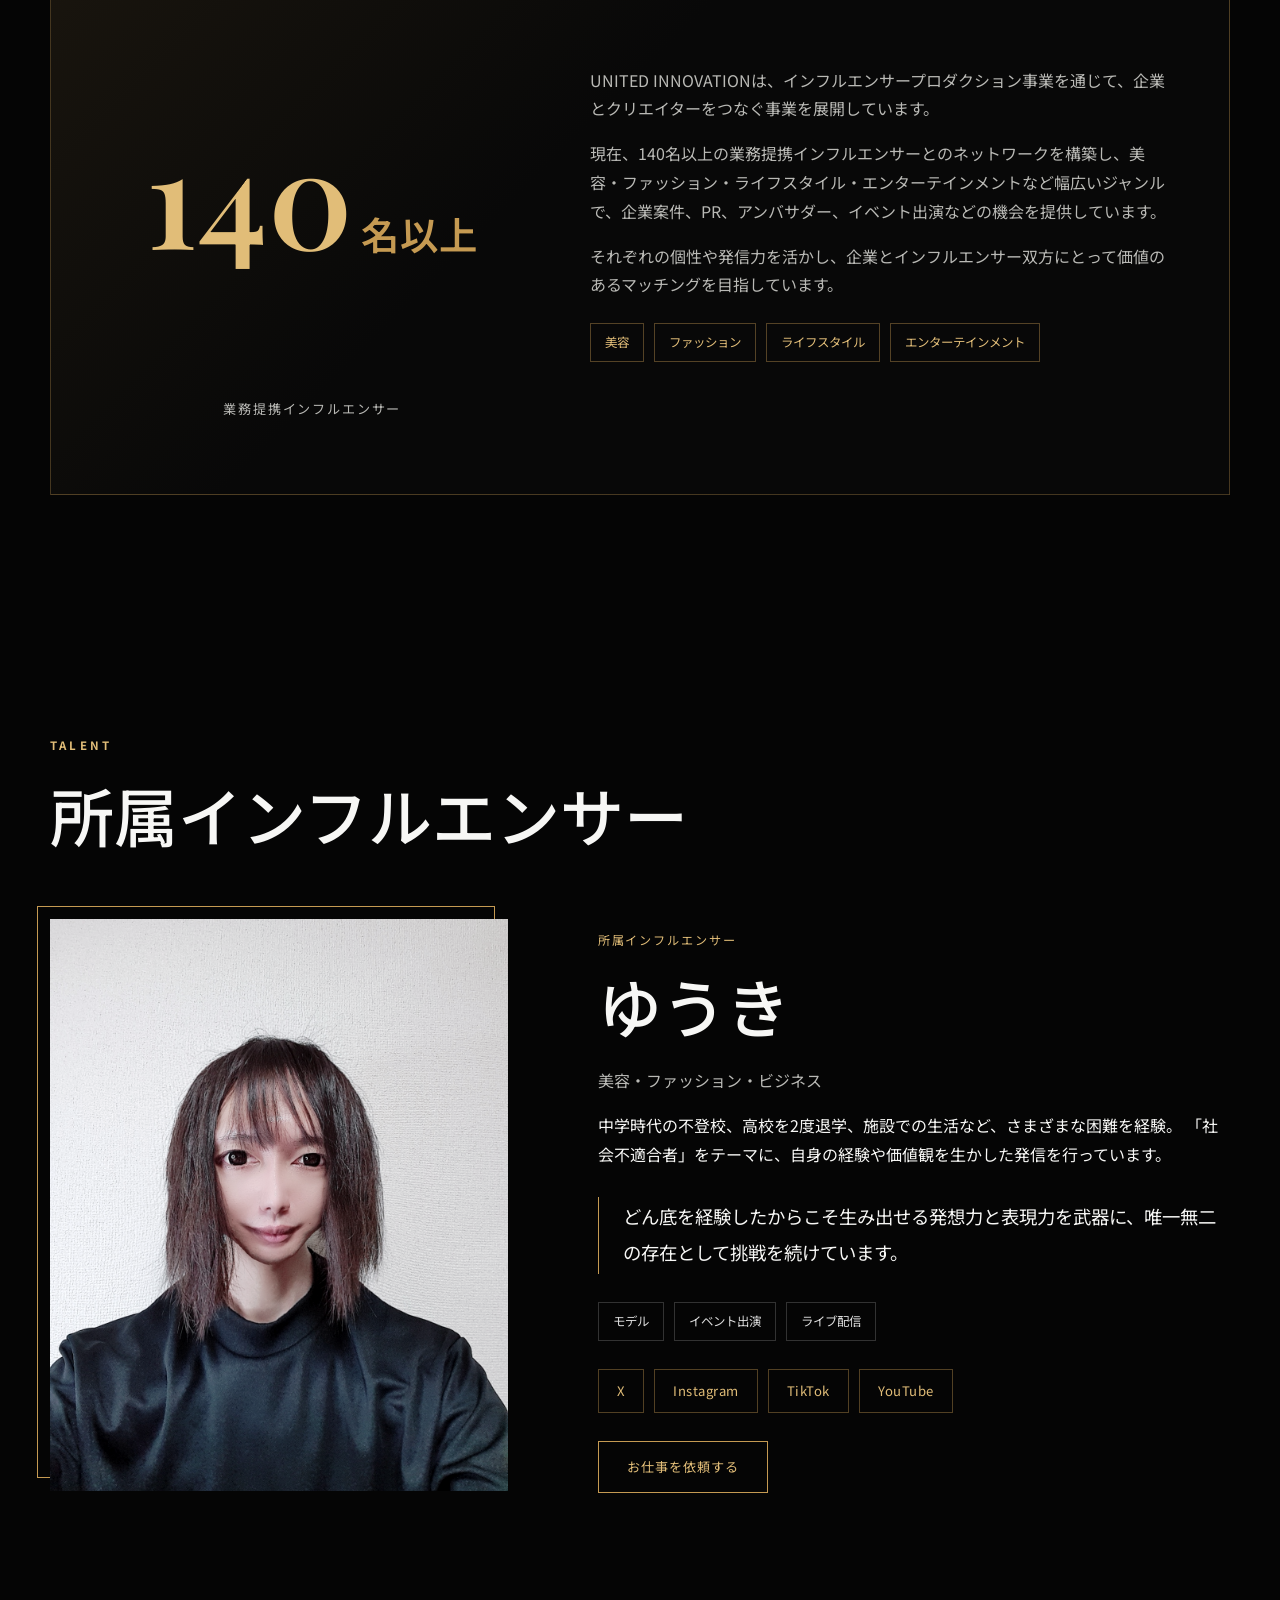
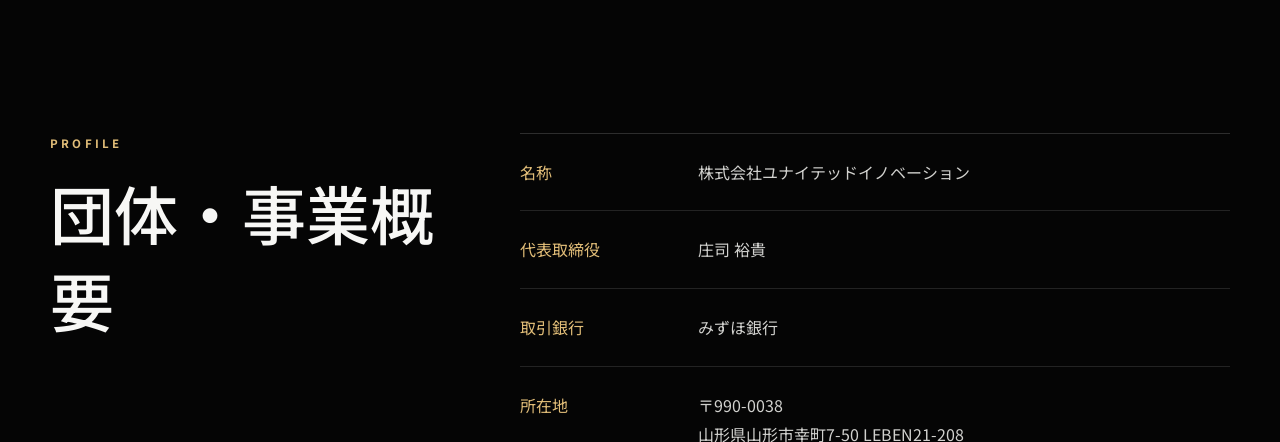
==== commit ca6a8c0a: "代表者の役職表記を代表取締役に変更" ====
--- a/index.html
+++ b/index.html
@@ -135,7 +135,7 @@
         </div>
         <dl class="company-table reveal">
           <div><dt>名称</dt><dd>株式会社ユナイテッドイノベーション</dd></div>
-          <div><dt>代表</dt><dd>庄司 裕貴</dd></div>
+          <div><dt>代表取締役</dt><dd>庄司 裕貴</dd></div>
           <div><dt>取引銀行</dt><dd>みずほ銀行</dd></div>
           <div><dt>所在地</dt><dd>〒990-0038<br>山形県山形市幸町7-50 LEBEN21-208</dd></div>
           <div><dt>メール</dt><dd><a href="mailto:info@unitedinnovation.jp">info@unitedinnovation.jp</a></dd></div>
@@ -149,7 +149,8 @@
         <p class="eyebrow">CONTACT</p>
         <h2>お問い合わせ</h2>
         <p>
-          所属、企業案件など、各種ご相談を受け付けています。
+          所属、企業案件など、
+          各種ご相談を受け付けています。
         </p>
         <a class="button button-primary" href="mailto:info@unitedinnovation.jp?subject=ホームページからのお問い合わせ">メールで問い合わせる</a>
         <p class="contact-email">info@unitedinnovation.jp</p>
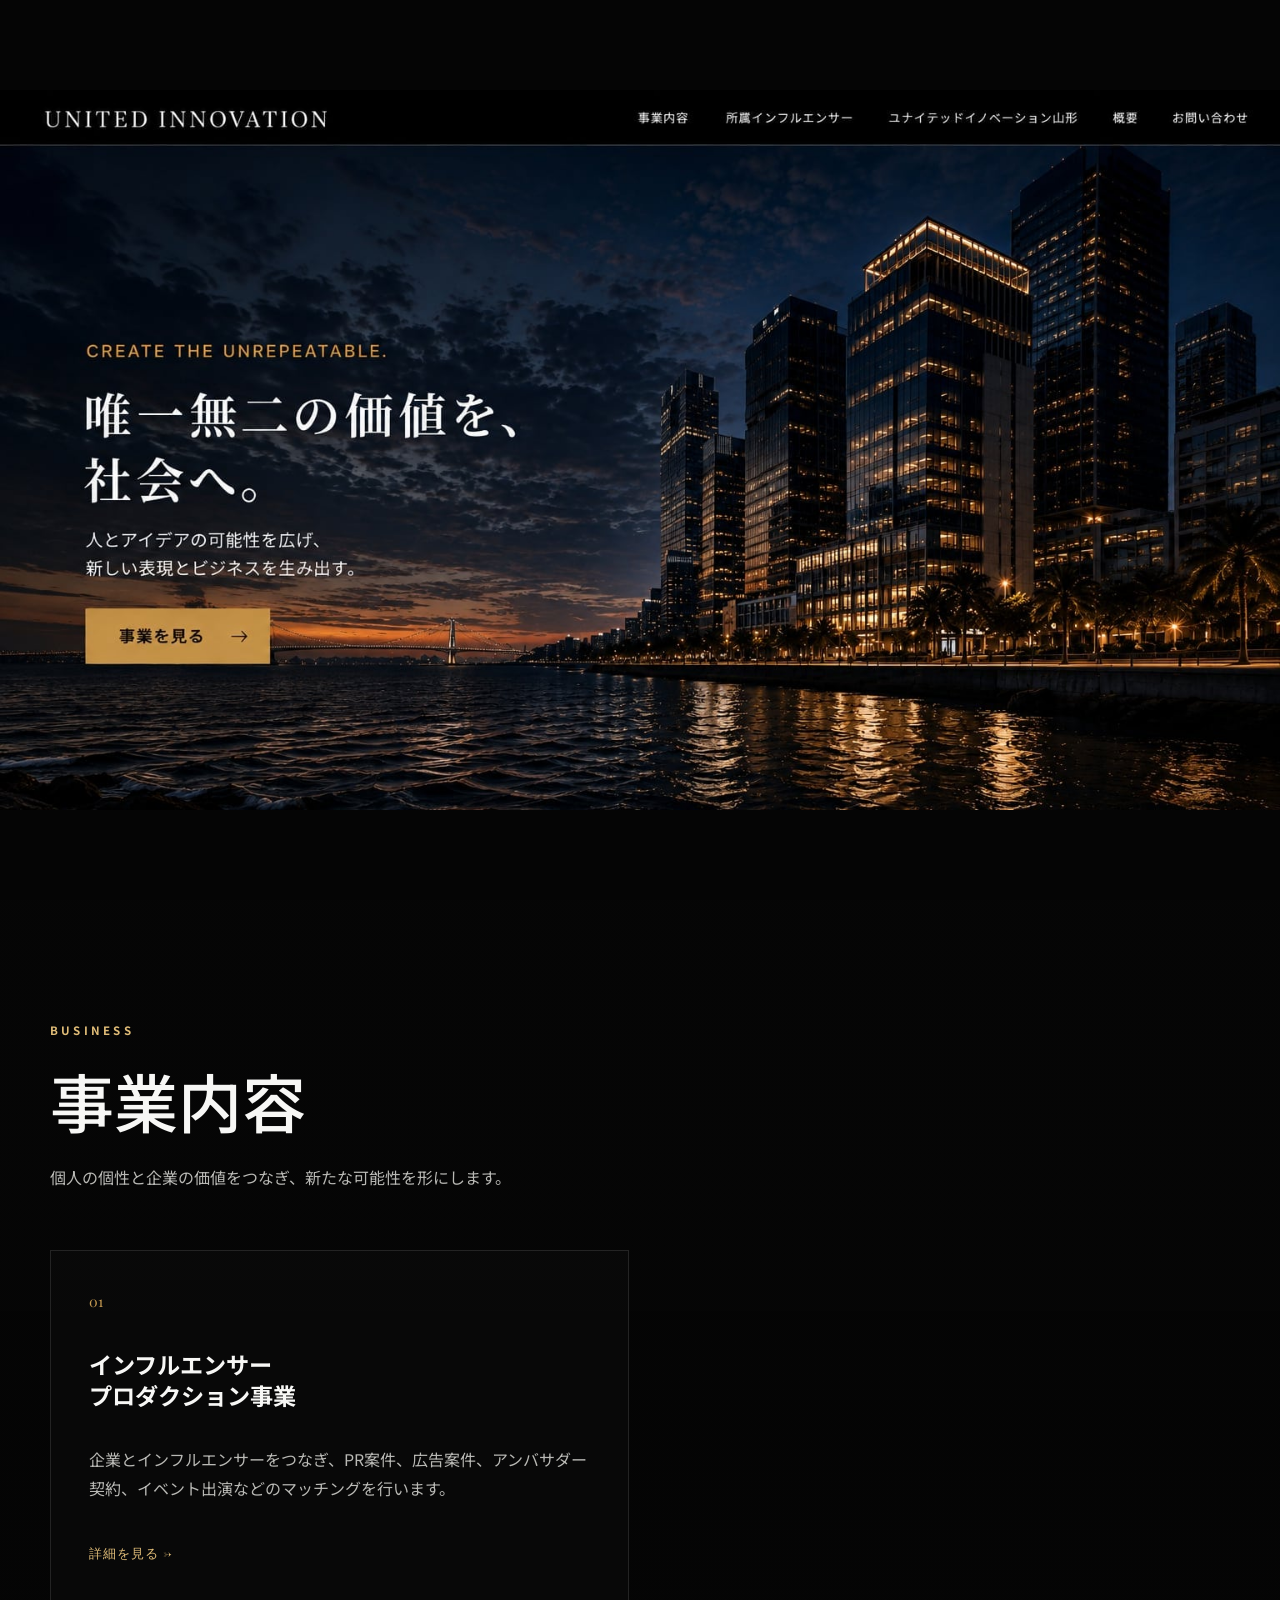
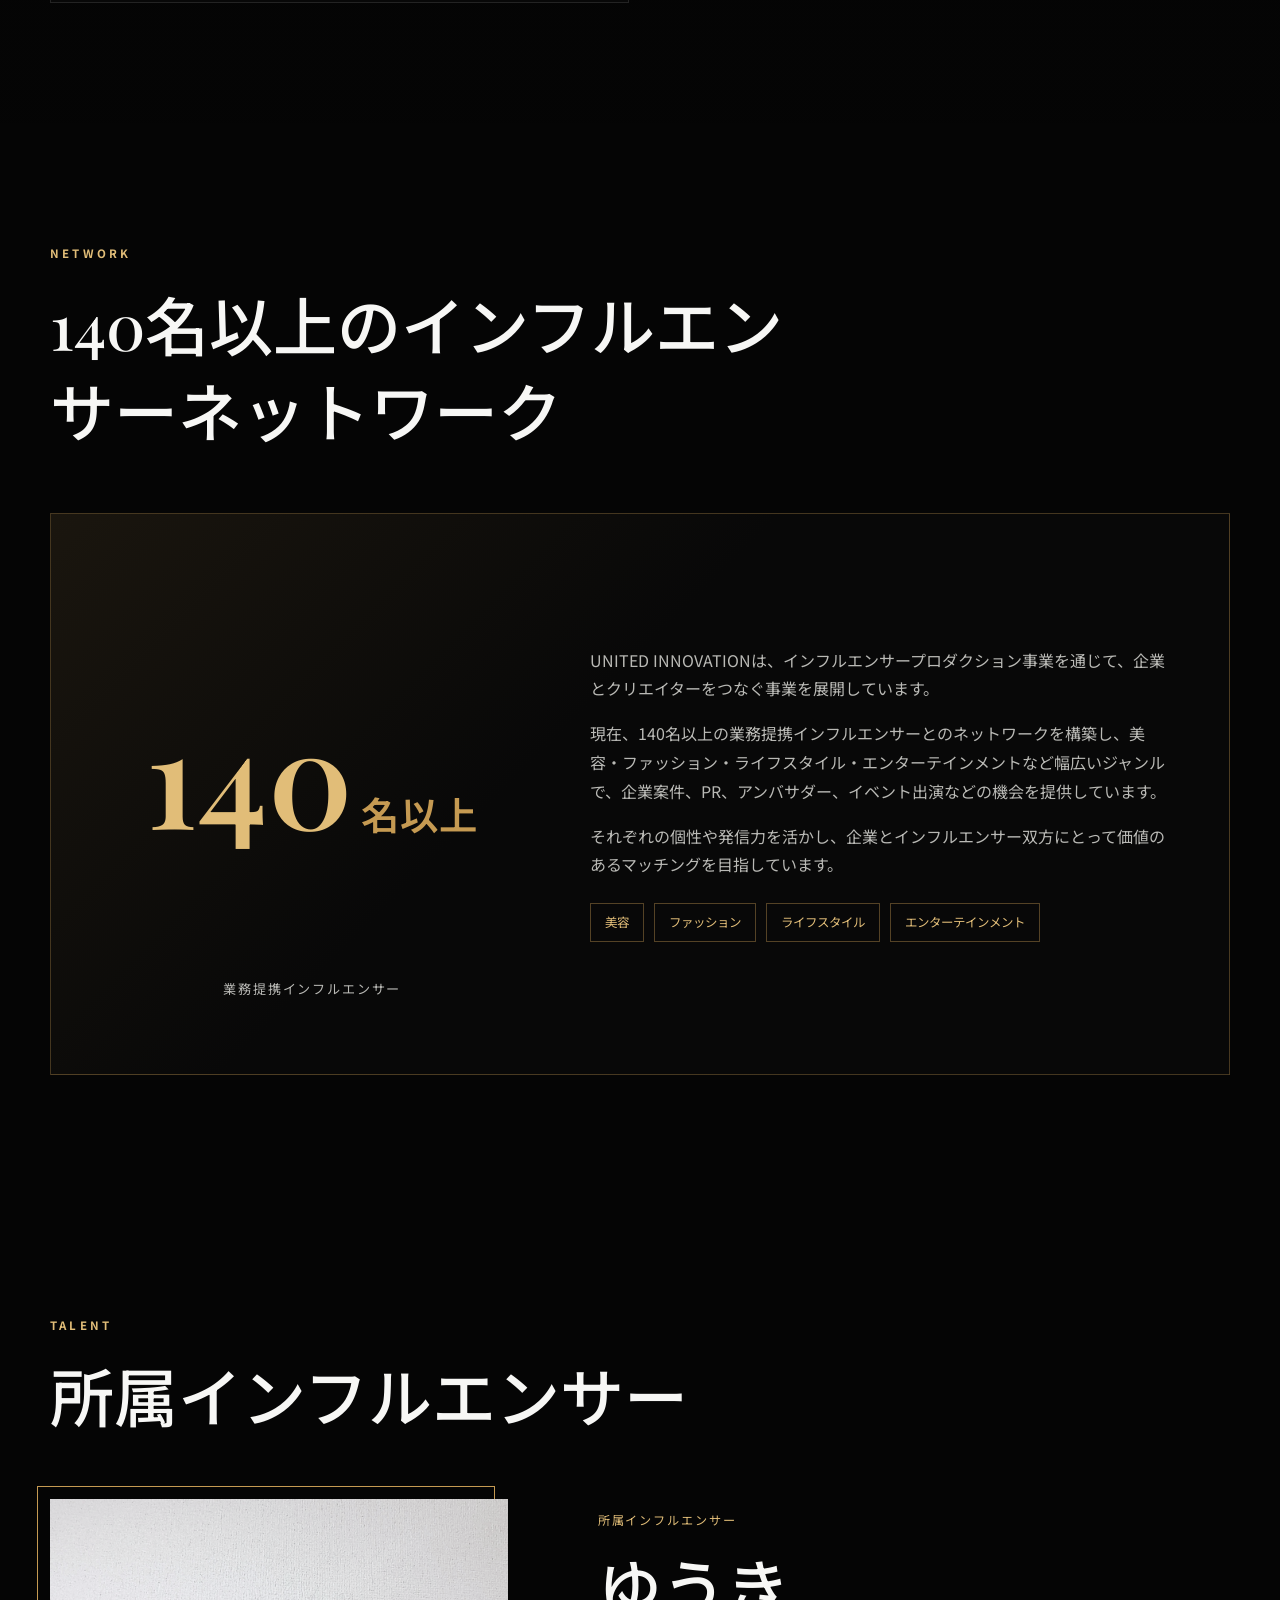
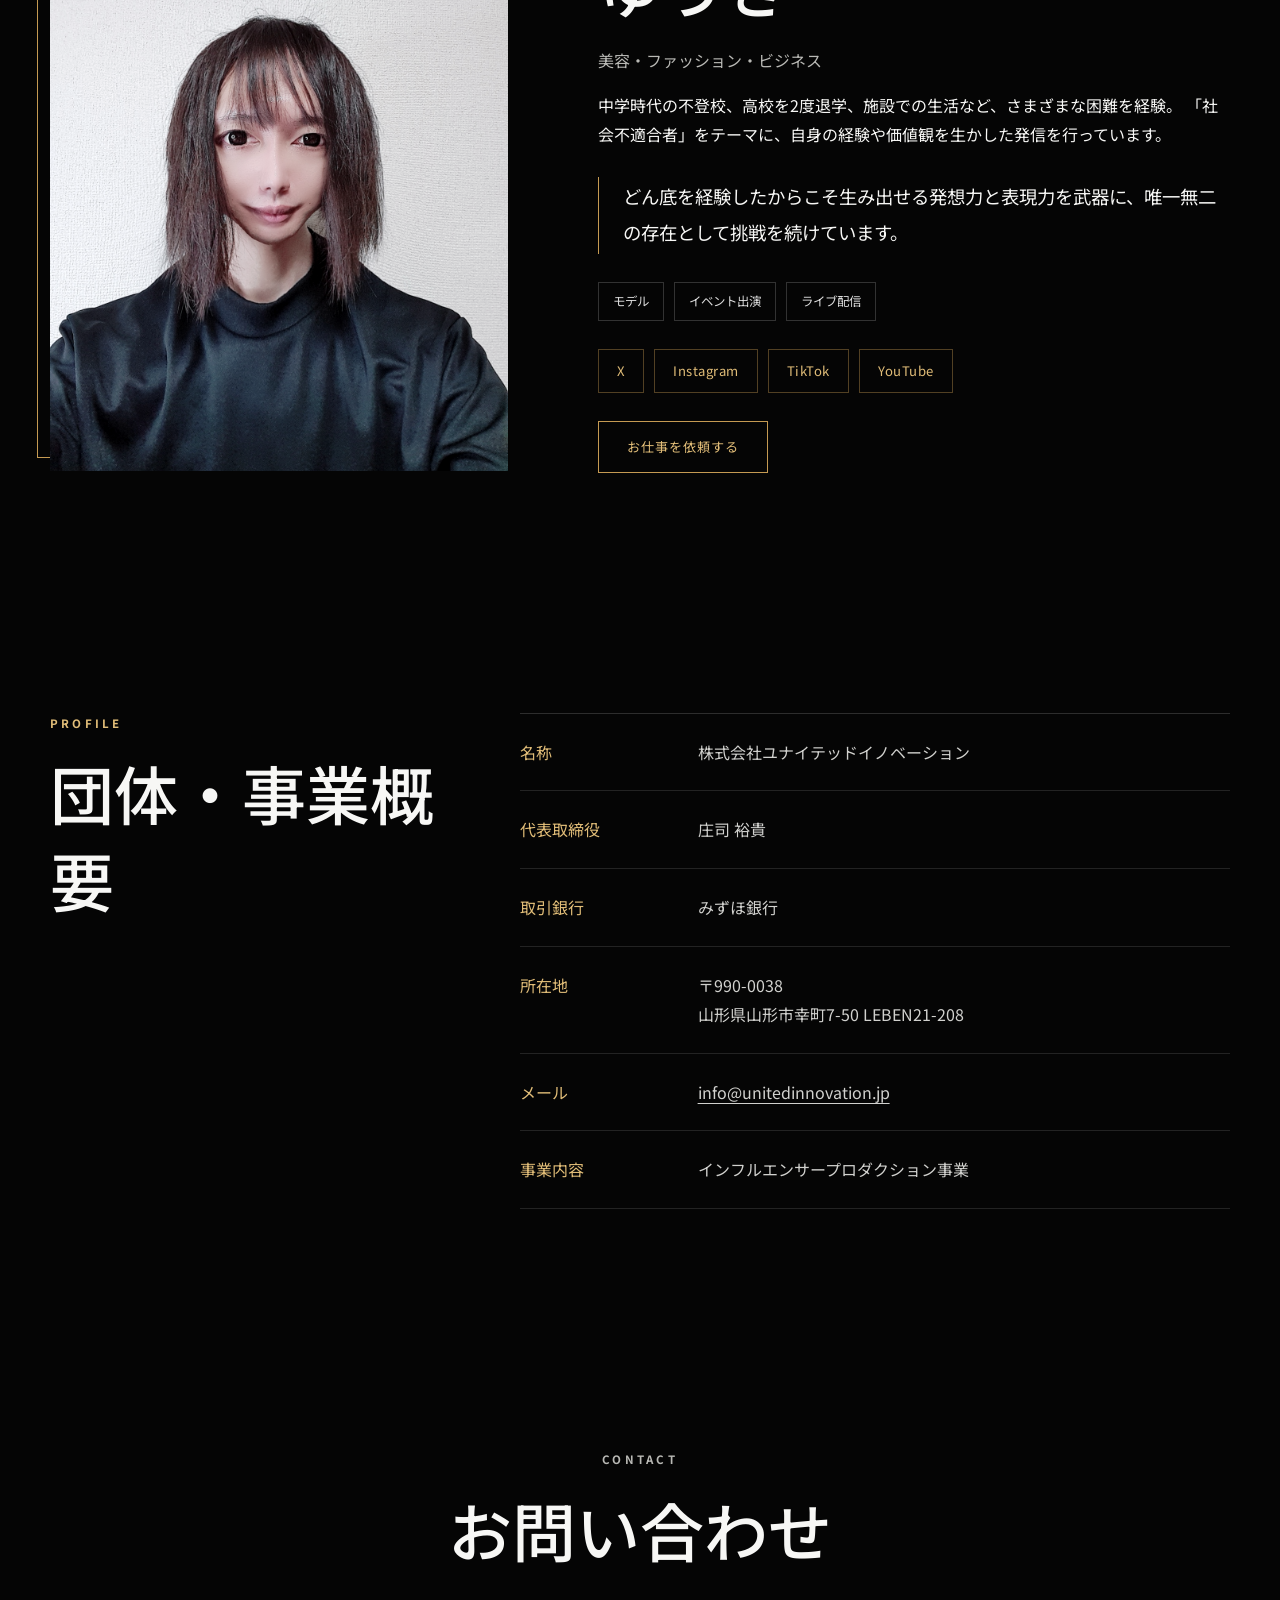
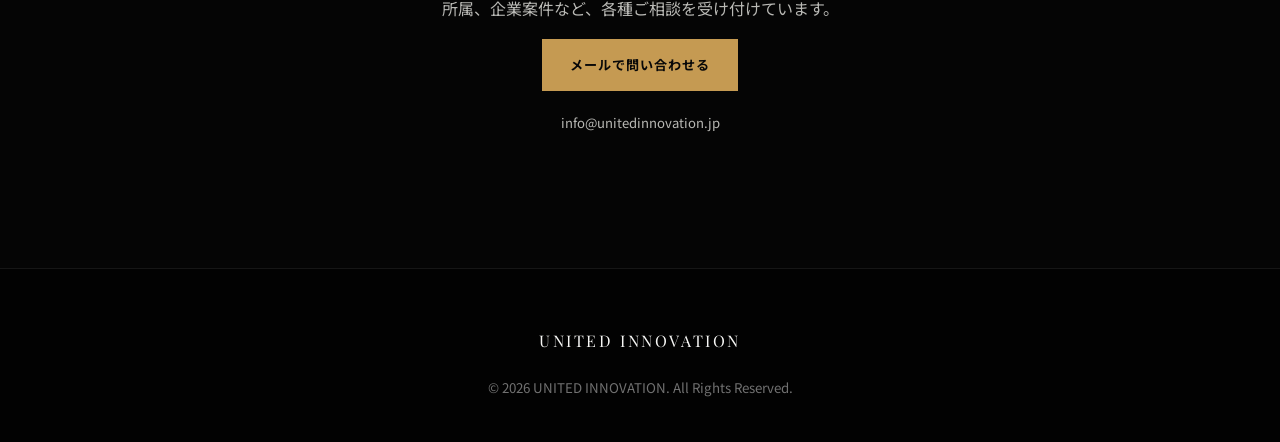
==== commit 4e90d7bf: "Merge branch 'main' into v0/company-name-bank-update" ====
--- a/index.html
+++ b/index.html
@@ -149,8 +149,7 @@
         <p class="eyebrow">CONTACT</p>
         <h2>お問い合わせ</h2>
         <p>
-          所属、企業案件など、
-          各種ご相談を受け付けています。
+          所属、企業案件など、各種ご相談を受け付けています。
         </p>
         <a class="button button-primary" href="mailto:info@unitedinnovation.jp?subject=ホームページからのお問い合わせ">メールで問い合わせる</a>
         <p class="contact-email">info@unitedinnovation.jp</p>
